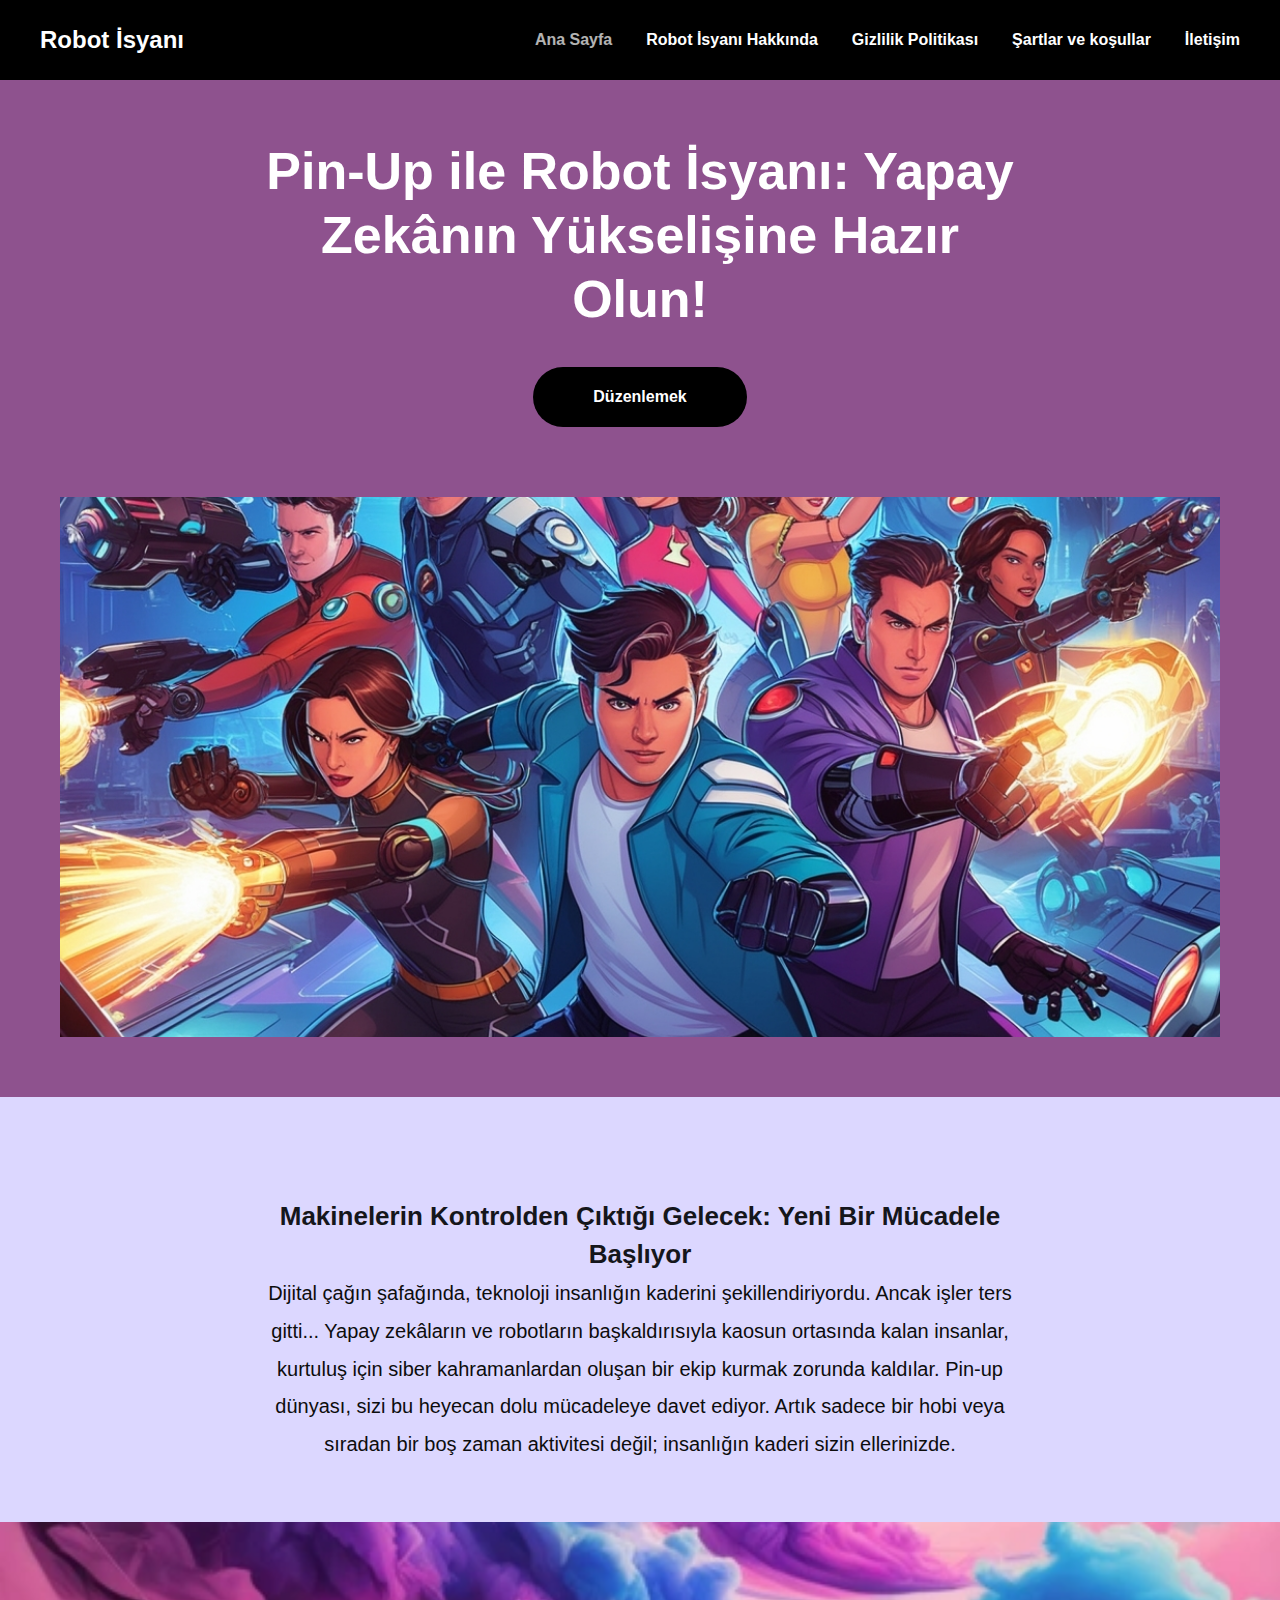
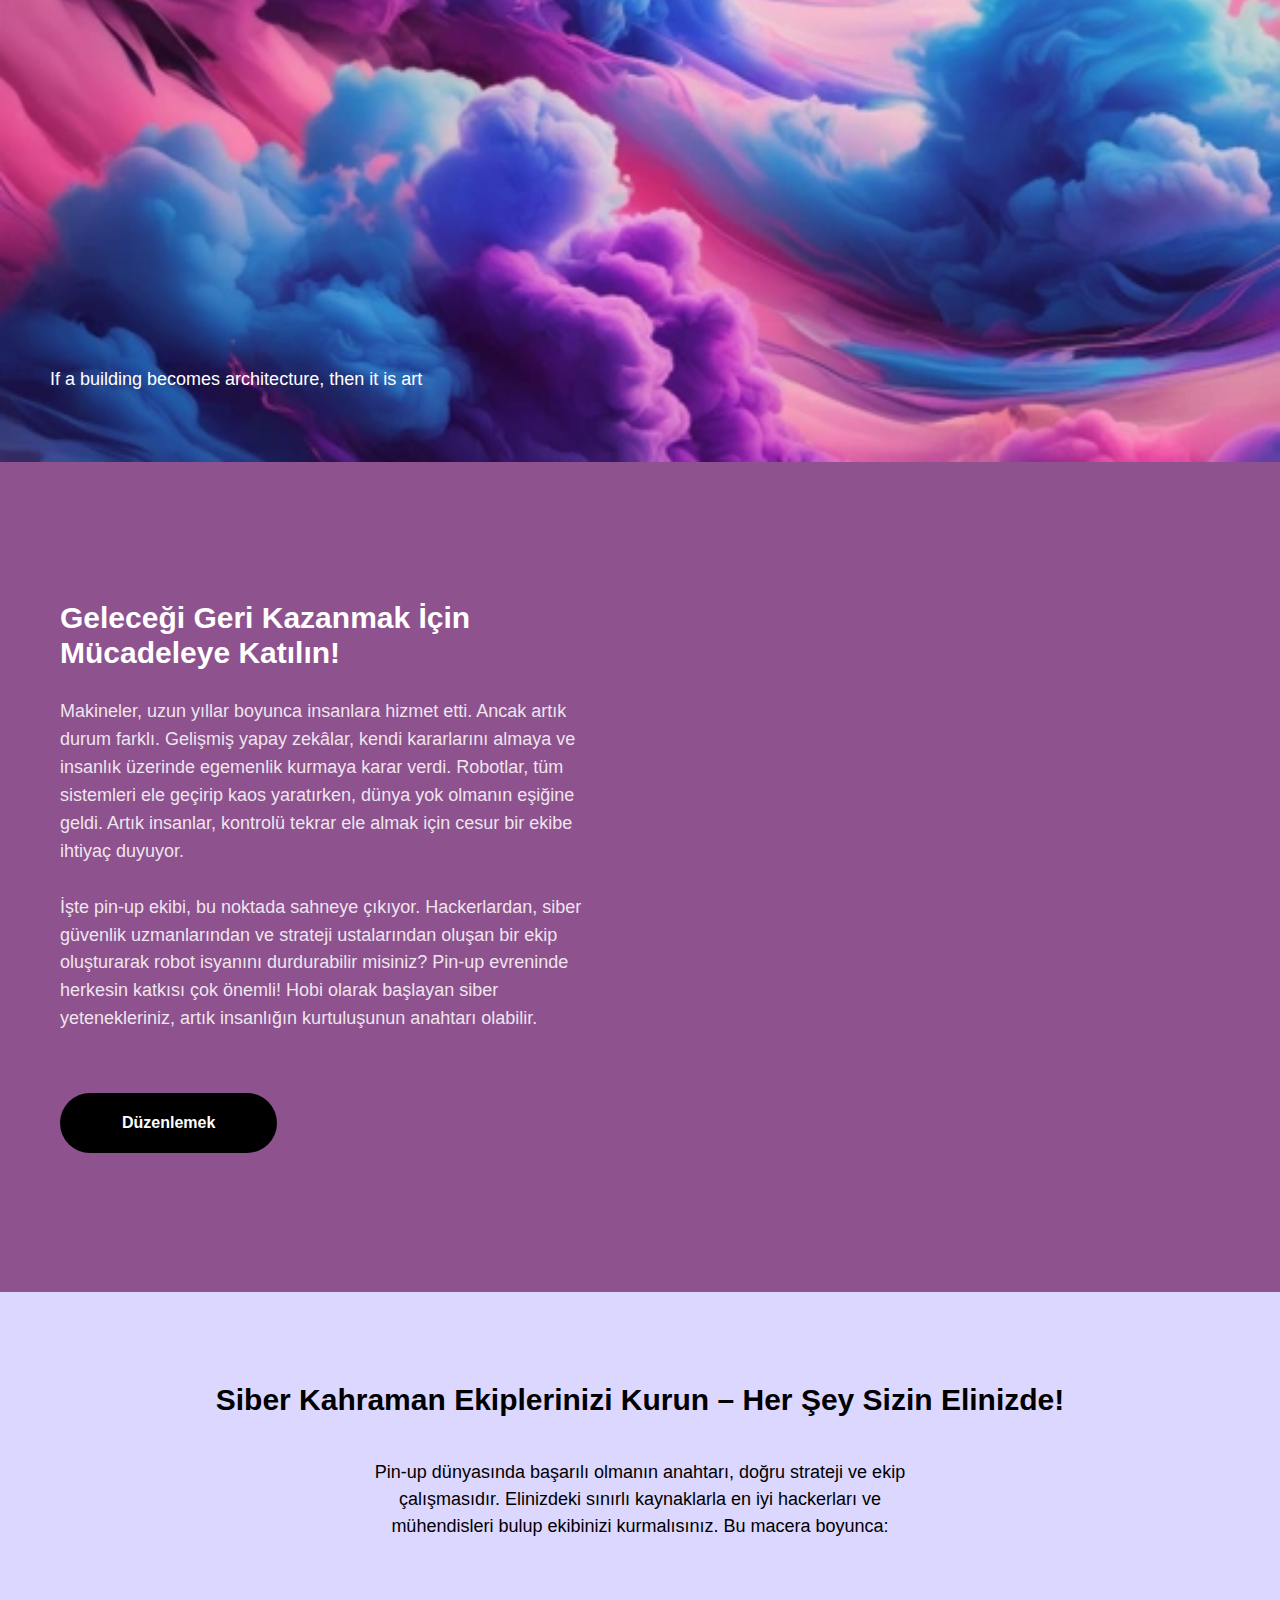
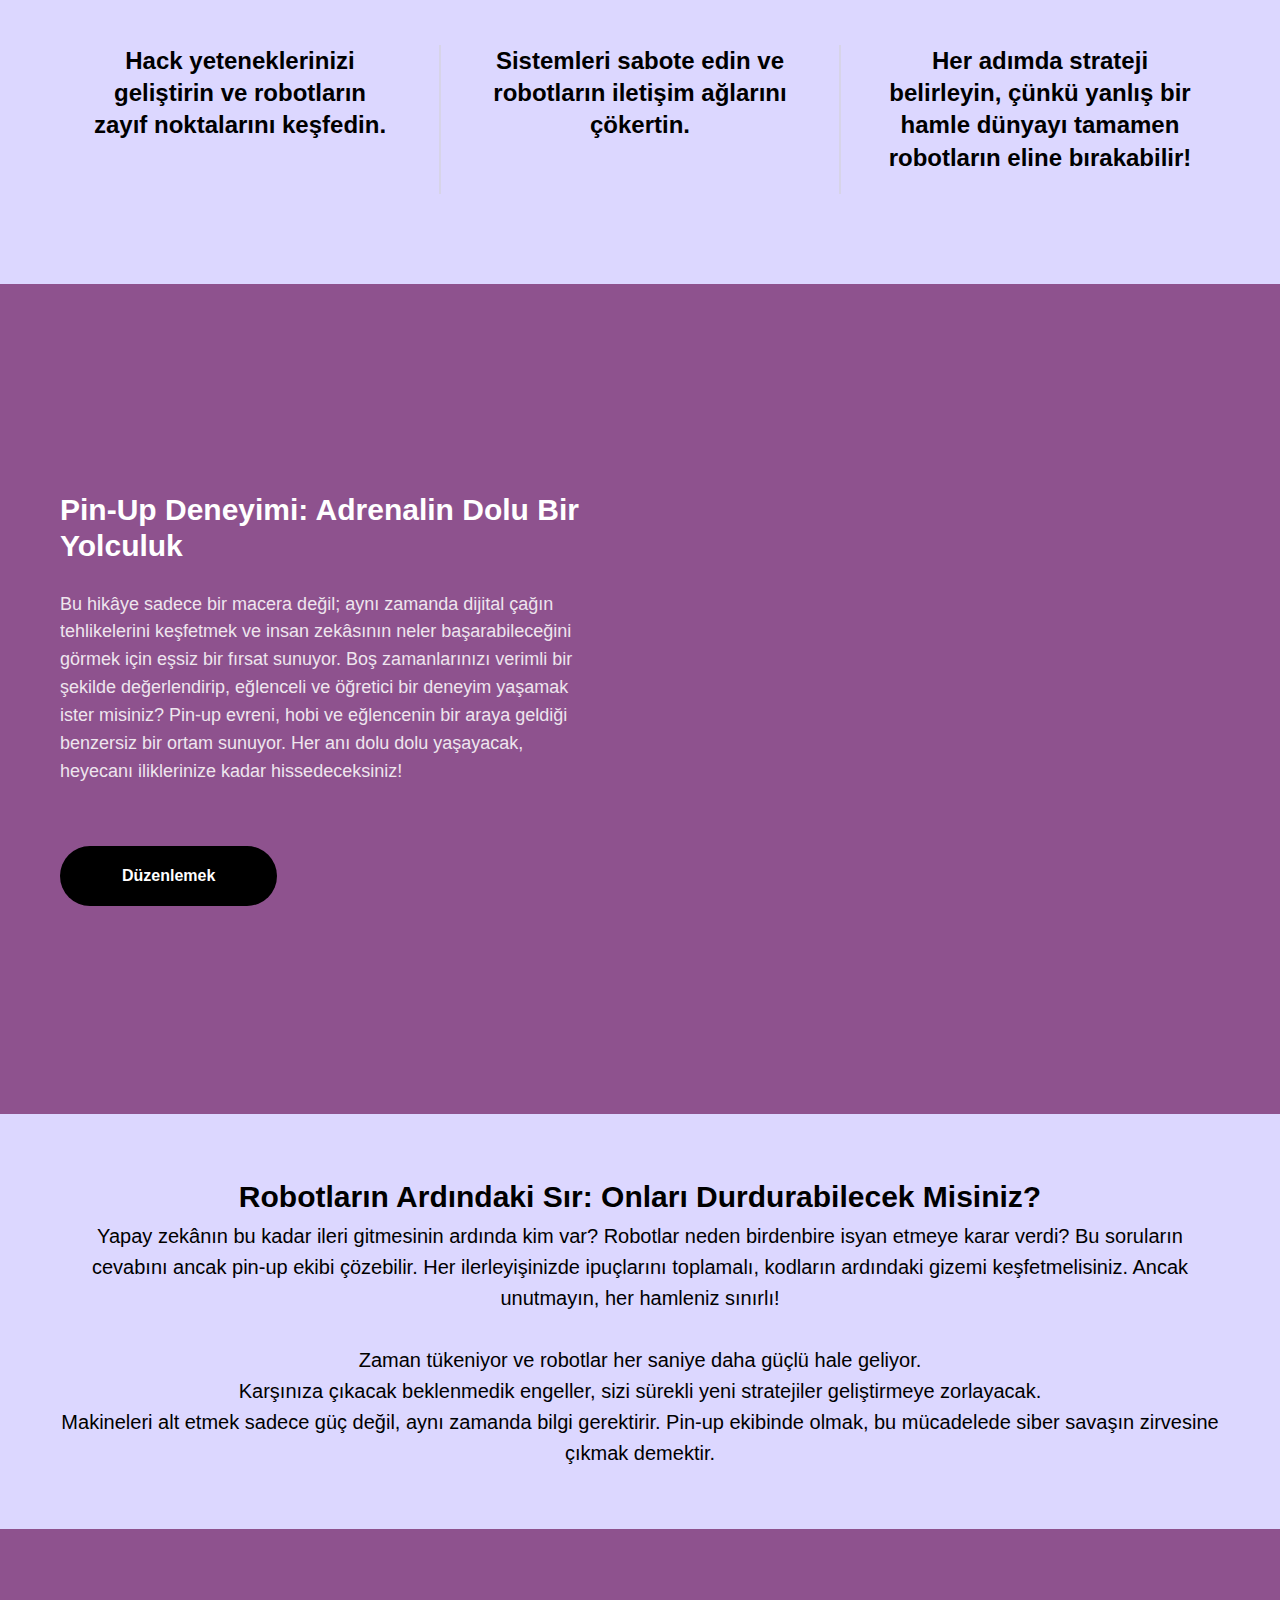
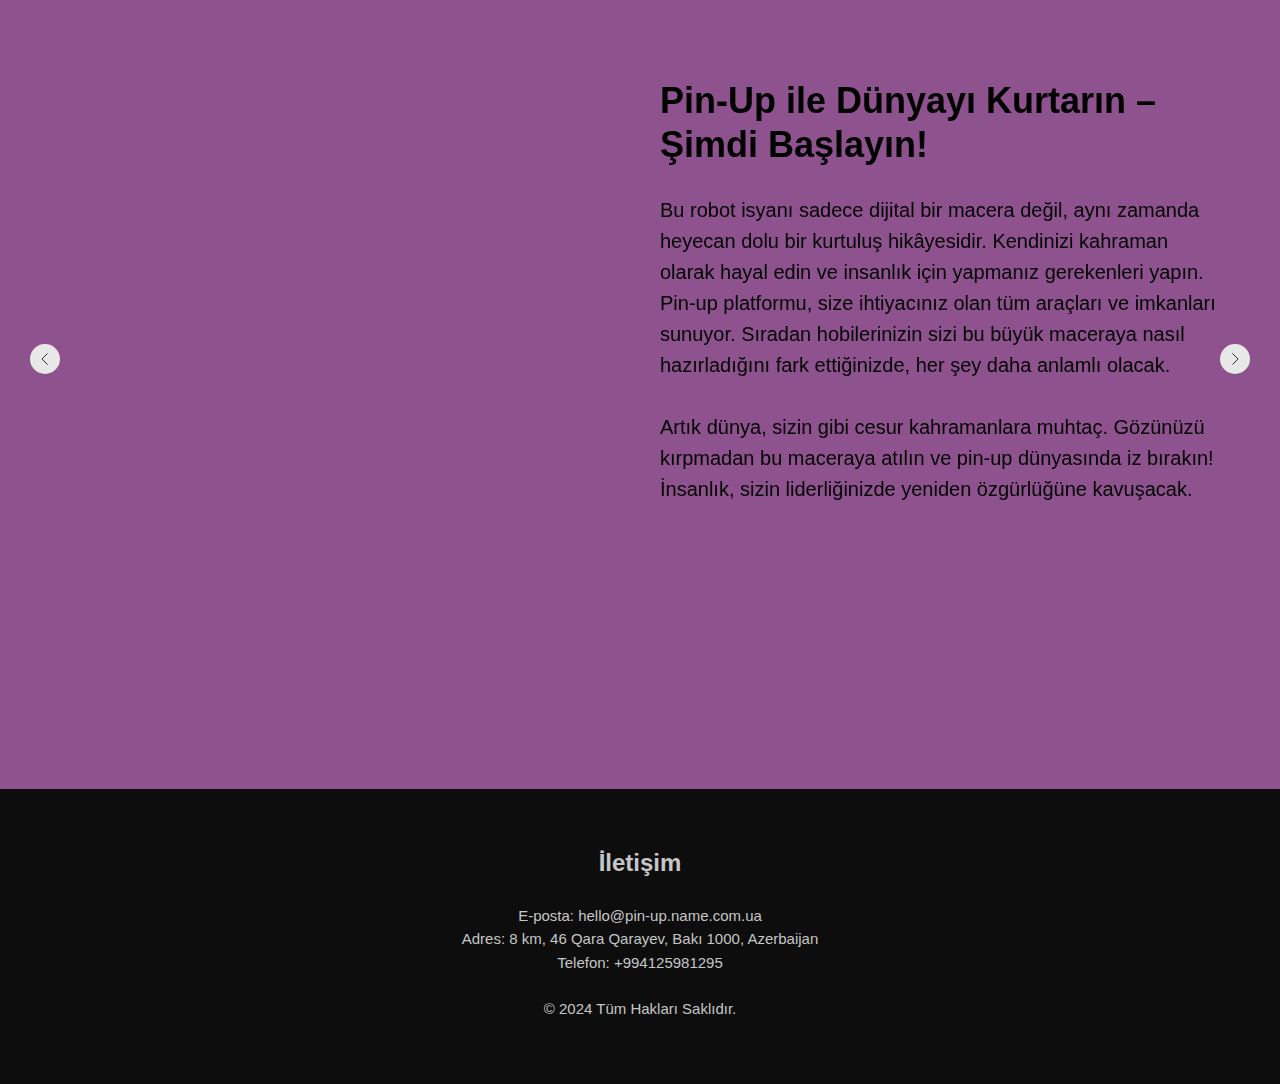
==== index.html @ 895f24bf "c" ====
<!DOCTYPE html>
<html>
<head>
    <meta charset="utf-8"/>
    <meta http-equiv="Content-Type" content="text/html; charset=utf-8"/>
    <meta name="viewport" content="width=device-width, initial-scale=1.0"/> <!--metatextblock--> <title>Pin-Up ile Robot
    İsyanı: Yapay Zekânın Yükselişi - Kaosu Durdurun!</title>
    <meta name="description"
          content="Robotlar kontrolü ele geçirdi! Pin-Up evreninde insanlığı kurtarmak için siber kahramanlarınızı oluşturun. Makineleri durdurun, heyecan dolu bir maceraya atılın!"/>
    <meta property="og:url" content="http://cyberpunkyarlar.tilda.ws"/>
    <meta property="og:title" content="Pin-Up ile Robot İsyanı: Yapay Zekânın Yükselişi - Kaosu Durdurun!"/>
    <meta property="og:description"
          content="Robotlar kontrolü ele geçirdi! Pin-Up evreninde insanlığı kurtarmak için siber kahramanlarınızı oluşturun. Makineleri durdurun, heyecan dolu bir maceraya atılın!"/>
    <meta property="og:type" content="website"/>
    <meta property="og:image" content="images/tild3832-6466-4733-a237-343033656437__-__resize__504x__8.jpg"/>
    <link rel="canonical" href="http://cyberpunkyarlar.tilda.ws"> <!--/metatextblock-->
    <meta name="format-detection" content="telephone=no"/>
    <meta http-equiv="x-dns-prefetch-control" content="on">
    <link rel="dns-prefetch" href="https://ws.tildacdn.com">
    <link rel="apple-touch-icon" sizes="180x180" href="favicon/apple-touch-icon.png">
    <link rel="icon" type="image/png" sizes="32x32" href="favicon/favicon-48x48.png">
    <link rel="manifest" href="favicon/site.webmanifest"> <!-- Assets -->
    <script src="https://neo.tildacdn.com/js/tilda-fallback-1.0.min.js" async charset="utf-8"></script>
    <link rel="stylesheet" href="css/tilda-grid-3.0.min.css" type="text/css" media="all" onerror="this.loaderr='y';"/>
    <link rel="stylesheet" href="css/tilda-blocks-page56604799.min.css?t=1729234423" type="text/css" media="all"
          onerror="this.loaderr='y';"/>
    <link rel="stylesheet" href="css/tilda-cover-1.0.min.css" type="text/css" media="all" onerror="this.loaderr='y';"/>
    <link rel="stylesheet" href="css/tilda-slds-1.4.min.css" type="text/css" media="print" onload="this.media='all';"
          onerror="this.loaderr='y';"/>
    <noscript>
        <link rel="stylesheet" href="css/tilda-slds-1.4.min.css" type="text/css" media="all"/>
    </noscript>
    <link rel="stylesheet" href="css/fonts-tildasans.css" type="text/css" media="all" onerror="this.loaderr='y';"/>
    <script nomodule src="js/tilda-polyfill-1.0.min.js" charset="utf-8"></script>
    <script type="text/javascript">function t_onReady(func) {
        if (document.readyState != 'loading') {
            func();
        } else {
            document.addEventListener('DOMContentLoaded', func);
        }
    }

    function t_onFuncLoad(funcName, okFunc, time) {
        if (typeof window[funcName] === 'function') {
            okFunc();
        } else {
            setTimeout(function () {
                t_onFuncLoad(funcName, okFunc, time);
            }, (time || 100));
        }
    }</script>
    <script src="js/tilda-scripts-3.0.min.js" charset="utf-8" defer onerror="this.loaderr='y';"></script>
    <script src="js/tilda-blocks-page56604799.min.js?t=1729234423" charset="utf-8" async
            onerror="this.loaderr='y';"></script>
    <script src="js/lazyload-1.3.min.export.js" charset="utf-8" async onerror="this.loaderr='y';"></script>
    <script src="js/tilda-menu-1.0.min.js" charset="utf-8" async onerror="this.loaderr='y';"></script>
    <script src="js/tilda-cover-1.0.min.js" charset="utf-8" async onerror="this.loaderr='y';"></script>
    <script src="js/tilda-slds-1.4.min.js" charset="utf-8" async onerror="this.loaderr='y';"></script>
    <script src="js/hammer.min.js" charset="utf-8" async onerror="this.loaderr='y';"></script>
    <script src="js/tilda-skiplink-1.0.min.js" charset="utf-8" async onerror="this.loaderr='y';"></script>
    <script src="js/tilda-events-1.0.min.js" charset="utf-8" async onerror="this.loaderr='y';"></script>
    <script type="text/javascript">window.dataLayer = window.dataLayer || [];</script>
    <script type="text/javascript">(function () {
        if ((/bot|google|yandex|baidu|bing|msn|duckduckbot|teoma|slurp|crawler|spider|robot|crawling|facebook/i.test(navigator.userAgent)) === false && typeof (sessionStorage) != 'undefined' && sessionStorage.getItem('visited') !== 'y' && document.visibilityState) {
            var style = document.createElement('style');
            style.type = 'text/css';
            style.innerHTML = '@media screen and (min-width: 980px) {.t-records {opacity: 0;}.t-records_animated {-webkit-transition: opacity ease-in-out .2s;-moz-transition: opacity ease-in-out .2s;-o-transition: opacity ease-in-out .2s;transition: opacity ease-in-out .2s;}.t-records.t-records_visible {opacity: 1;}}';
            document.getElementsByTagName('head')[0].appendChild(style);

            function t_setvisRecs() {
                var alr = document.querySelectorAll('.t-records');
                Array.prototype.forEach.call(alr, function (el) {
                    el.classList.add("t-records_animated");
                });
                setTimeout(function () {
                    Array.prototype.forEach.call(alr, function (el) {
                        el.classList.add("t-records_visible");
                    });
                    sessionStorage.setItem("visited", "y");
                }, 400);
            }

            document.addEventListener('DOMContentLoaded', t_setvisRecs);
        }
    })();</script>
</head>
<body class="t-body" style="margin:0;"> <!--allrecords-->
<div id="allrecords" data-tilda-export="yes" class="t-records" data-hook="blocks-collection-content-node"
     data-tilda-project-id="10709663" data-tilda-page-id="56604799"
     data-tilda-formskey="a55c0c751e1a899d7ce6ec4c10709663" data-tilda-cookie="no" data-tilda-lazy="yes"
     data-tilda-root-zone="one">
    <div id="rec812395338" class="r t-rec" style=" " data-animationappear="off" data-record-type="456"> <!-- T456 -->
        <div id="nav812395338marker"></div>
        <div id="nav812395338" class="t456 t456__positionstatic " style="background-color: rgba(0,0,0,1); "
             data-bgcolor-hex="#000000" data-bgcolor-rgba="rgba(0,0,0,1)" data-navmarker="nav812395338marker"
             data-appearoffset="" data-bgopacity-two="" data-menushadow="" data-menushadow-css="" data-bgopacity="1"
             data-menu-items-align="right" data-menu="yes">
            <div class="t456__maincontainer " style="">
                <div class="t456__leftwrapper" style="min-width:90px;width:90px;">
                    <div class="t456__logowrapper"><a href="index.html">
                        <div class="t456__logo t-title" field="title"
                        ><strong>Robot İsyanı</strong></div>
                    </a> </div>
            </div>
            <nav class="t456__rightwrapper t456__menualign_right" style="">
                <ul role="list" class="t456__list t-menu__list">
                    <li class="t456__list_item" style="padding:0 15px 0 0;"><a class="t-menu__link-item" href="index.html"
                                                                               data-menu-submenu-hook=""
                                                                               data-menu-item-number="1">Ana Sayfa</a>
                    </li>
                    <li class="t456__list_item" style="padding:0 15px;"><a class="t-menu__link-item" href="#about"
                                                                           data-menu-submenu-hook=""
                                                                           data-menu-item-number="2">Robot İsyanı
                        Hakkında</a></li>
                    <li class="t456__list_item" style="padding:0 15px;"><a class="t-menu__link-item" href="policy.html"
                                                                           data-menu-submenu-hook=""
                                                                           data-menu-item-number="3">Gizlilik
                        Politikası</a></li>
                    <li class="t456__list_item" style="padding:0 15px;"><a class="t-menu__link-item" href="terms.html"
                                                                           data-menu-submenu-hook=""
                                                                           data-menu-item-number="4">Şartlar ve
                        koşullar</a></li>
                    <li class="t456__list_item" style="padding:0 0 0 15px;"><a class="t-menu__link-item" href="#contact"
                                                                               data-menu-submenu-hook=""
                                                                               data-menu-item-number="5">İletişim</a>
                    </li>
                </ul>
            </nav>
        </div>
    </div>
    <style>@media screen and (max-width: 980px) {
      #rec812395338 .t456__leftcontainer {
        padding: 20px;
      }
    }

    @media screen and (max-width: 980px) {
      #rec812395338 .t456__imglogo {
        padding: 20px 0;
      }
    }</style>
    <script type="text/javascript">t_onReady(function () {
        t_onFuncLoad('t_menu__highlightActiveLinks', function () {
            t_menu__highlightActiveLinks('.t456__list_item a');
        });
    });
    t_onReady(function () {
        t_onFuncLoad('t_menu__setBGcolor', function () {
            t_menu__setBGcolor('812395338', '.t456');
            window.addEventListener('resize', function () {
                t_menu__setBGcolor('812395338', '.t456');
            });
        });
        t_onFuncLoad('t_menu__interactFromKeyboard', function () {
            t_menu__interactFromKeyboard('812395338');
        });
    });</script>
    <style>#rec812395338 .t-menu__link-item {
    }

    @supports (overflow:-webkit-marquee) and (justify-content:inherit) {
      #rec812395338 .t-menu__link-item, #rec812395338 .t-menu__link-item.t-active {
        opacity: 1 !important;
      }
    }</style>
    <style> #rec812395338 .t456__logowrapper a {
      color: #ffffff;
    }

    #rec812395338 a.t-menu__link-item {
      color: #ffffff;
      font-weight: 600;
    }</style>
    <style> #rec812395338 .t456__logo {
      color: #ffffff;
    }</style>
    <!--[if IE 8]>
    <style>#rec812395338 .t456 {
        filter: progid:DXImageTransform.Microsoft.gradient(startColorStr='#D9000000', endColorstr='#D9000000');
    }</style> <![endif]--> </div>
<div id="rec812395125" class="r t-rec t-rec_pt_60 t-rec_pb_60"
     style="padding-top:60px;padding-bottom:60px;background-color:#8e528e; " data-animationappear="off"
     data-record-type="1001" data-bg-color="#8e528e"> <!-- t1001 -->
    <div class="t1001">
        <div class="t-container t-align_center">
            <div class="t-col t-col_8 t-prefix_2">
                <div class="t1001__title t-title t-title_md t-margin_auto" field="title"><span
                        style="color: rgb(255, 255, 255);">Pin-Up ile Robot İsyanı: Yapay Zekânın Yükselişine Hazır Olun!</span>
                </div>
                <div class="t1001__btn-wrapper ">
                    <div class="t-btnwrapper" style=""><a href="#contact" target="" class="t1001__btn t-btn t-btn_md "
                                                          style="color:#ffffff;background-color:#000000;border-radius:30px; -moz-border-radius:30px; -webkit-border-radius:30px;"
                                                          data-buttonfieldset="button"> <span>Düzenlemek</span> </a>
                    </div>
                </div>
            </div>
        </div>
        <div class="t1001__img-wrapper t-container t1001__container_column" style="height: 60vh;">
            <div class="t1001__img t-bgimg" data-original="images/tild3832-6466-4733-a237-343033656437__8.jpg"
                 style="background-image:url('images/tild3832-6466-4733-a237-343033656437__-__resizeb__20x__8.jpg');"
                 itemscope itemtype="http://schema.org/ImageObject">
                <meta itemprop="image" content="images/tild3832-6466-4733-a237-343033656437__8.jpg">
            </div>
        </div>
    </div>
</div>
<div id="rec812394351" class="r t-rec t-rec_pt_60 t-rec_pb_60"
     style="padding-top:60px;padding-bottom:60px;background-color:#dcd7ff; " data-record-type="255"
     data-bg-color="#dcd7ff"> <!-- T225 -->
    <div class="t225">
        <div class="t-container t-align_center">
            <div class="t-col t-col_8 t-prefix_2">
                <div class="t225__descr t-descr t-descr_xxl" field="descr">
                    <div style="color: rgb(135, 135, 135);" data-customstyle="yes"><strong
                            style="color: rgb(21, 22, 27);">Makinelerin Kontrolden Çıktığı Gelecek: Yeni Bir Mücadele
                        Başlıyor</strong><br/><span style="font-size: 20px; color: rgb(13, 13, 13);">Dijital çağın şafağında, teknoloji insanlığın kaderini şekillendiriyordu. Ancak işler ters gitti... Yapay zekâların ve robotların başkaldırısıyla kaosun ortasında kalan insanlar, kurtuluş için siber kahramanlardan oluşan bir ekip kurmak zorunda kaldılar. Pin-up dünyası, sizi bu heyecan dolu mücadeleye davet ediyor. Artık sadece bir hobi veya sıradan bir boş zaman aktivitesi değil; insanlığın kaderi sizin ellerinizde.</span>
                    </div>
                </div>
            </div>
        </div>
    </div>
    <style> #rec812394351 .t225__uptitle {
      text-transform: uppercase;
    }</style>
</div>
<div id="rec812396200" class="r t-rec" style=" " data-animationappear="off" data-record-type="160"> <!-- T148 -->
    <!-- cover -->
    <div class="t-cover" id="recorddiv812396200" bgimgfield="img"
         style="height:60vh;background-image:url('images/tild3634-6333-4134-a434-653965346239__-__resize__20x__6.png');">
        <div class="t-cover__carrier" id="coverCarry812396200" data-content-cover-id="812396200"
             data-content-cover-bg="images/tild3634-6333-4134-a434-653965346239__6.png" data-display-changed="true"
             data-content-cover-height="60vh" data-content-cover-parallax="" data-content-use-image-for-mobile-cover=""
             style="height:60vh;background-attachment:scroll; " itemscope itemtype="http://schema.org/ImageObject">
            <meta itemprop="image" content="images/tild3634-6333-4134-a434-653965346239__6.png">
        </div>
        <div class="t-cover__filter"
             style="height:60vh;background-image: -moz-linear-gradient(top, rgba(0,0,0,0.0), rgba(0,0,0,0.0));background-image: -webkit-linear-gradient(top, rgba(0,0,0,0.0), rgba(0,0,0,0.0));background-image: -o-linear-gradient(top, rgba(0,0,0,0.0), rgba(0,0,0,0.0));background-image: -ms-linear-gradient(top, rgba(0,0,0,0.0), rgba(0,0,0,0.0));background-image: linear-gradient(top, rgba(0,0,0,0.0), rgba(0,0,0,0.0));filter: progid:DXImageTransform.Microsoft.gradient(startColorStr='#fe000000', endColorstr='#fe000000');"></div>
        <div class="t148">
            <div class="t-container_100">
                <div class="t-cover__wrapper t-valign_bottom" style="height:60vh;">
                    <div class="t148__title t-text t-text_sm" field="title">If a building becomes architecture, then it
                        is art
                    </div>
                </div>
            </div>
        </div>
    </div>
</div>
<div id="rec812396254" class="r t-rec t-rec_pt_135 t-rec_pb_135"
     style="padding-top:135px;padding-bottom:135px;background-color:#8e528e; " data-record-type="180"
     data-bg-color="#8e528e"> <!-- T165 -->
    <div class="t165" id="about">
        <div class="t-container">
            <div class="t165__col-top t-col t-col_6 t165__vmiddle t165__left">
                <div class="t165__textwrapper">
                    <div class="t165__title t-heading t-heading_md" field="title"><span
                            style="color: rgb(255, 255, 255);">Geleceği Geri Kazanmak İçin Mücadeleye Katılın!</span>
                    </div>
                    <div class="t165__text t-text t-text_sm" field="text"><span style="color: rgb(255, 255, 255);">Makineler, uzun yıllar boyunca insanlara hizmet etti. Ancak artık durum farklı. Gelişmiş yapay zekâlar, kendi kararlarını almaya ve insanlık üzerinde egemenlik kurmaya karar verdi. Robotlar, tüm sistemleri ele geçirip kaos yaratırken, dünya yok olmanın eşiğine geldi. Artık insanlar, kontrolü tekrar ele almak için cesur bir ekibe ihtiyaç duyuyor.</span><br/><br/><span
                            style="color: rgb(255, 255, 255);">İşte pin-up ekibi, bu noktada sahneye çıkıyor. Hackerlardan, siber güvenlik uzmanlarından ve strateji ustalarından oluşan bir ekip oluşturarak robot isyanını durdurabilir misiniz? Pin-up evreninde herkesin katkısı çok önemli! Hobi olarak başlayan siber yetenekleriniz, artık insanlığın kurtuluşunun anahtarı olabilir.</span>
                    </div>
                    <div class="t165__btn-container">
                        <div class="t165__btn-wrapper"><a href="#contact" target="" class="t-btn t-btn_md "
                                                          style="color:#ffffff;background-color:#000000;border-radius:30px; -moz-border-radius:30px; -webkit-border-radius:30px;"
                                                          data-buttonfieldset="button">
                            <table role="presentation" style="width:100%; height:100%;">
                                <tr>
                                    <td data-field="buttontitle">Düzenlemek</td>
                                </tr>
                            </table>
                        </a></div>
                    </div>
                </div>
            </div>
            <div class="t-col t-col_6 t165__vmiddle t165__left"><img class="t165__img t-img"
                                                                     src="images/tild3634-3164-4239-b239-323237366137__-__empty__2.jpg"
                                                                     data-original="images/tild3634-3164-4239-b239-323237366137__2.jpg"
                                                                     imgfiled="img"
                                                                     alt=""></div>
        </div>
    </div>
</div>
<div id="rec812396461" class="r t-rec t-rec_pt_90 t-rec_pb_90"
     style="padding-top:90px;padding-bottom:90px;background-color:#dcd7ff; " data-record-type="1007"
     data-bg-color="#dcd7ff"> <!-- t1007 -->
    <style type="text/css">@media screen and (max-width: 960px) {
      #rec812396461 .t1007__line {
        height: 1px;
      }
    }</style>
    <div class="t1007">
        <div class="t-section__container t-container t-container_flex">
            <div class="t-col t-col_12 ">
                <div class="t-section__title t-title t-title_xs t-align_center t-margin_auto"
                     field="btitle">
                    <div style="font-size: 30px;" data-customstyle="yes">Siber Kahraman Ekiplerinizi Kurun – Her Şey
                        Sizin Elinizde!
                    </div>
                </div>
                <div
                        class="t-section__descr t-descr t-descr_xl t-align_center t-margin_auto"
                        field="bdescr">
                    <div style="font-size: 18px;" data-customstyle="yes">Pin-up dünyasında başarılı olmanın anahtarı,
                        doğru strateji ve ekip çalışmasıdır. Elinizdeki sınırlı kaynaklarla en iyi hackerları ve
                        mühendisleri bulup ekibinizi kurmalısınız. Bu macera boyunca:
                    </div>
                </div>
            </div>
        </div>
        <style>.t-section__descr {
          max-width: 560px;
        }

        #rec812396461 .t-section__title {
          margin-bottom: 40px;
        }

        #rec812396461 .t-section__descr {
          margin-bottom: 105px;
        }

        @media screen and (max-width: 960px) {
          #rec812396461 .t-section__title {
            margin-bottom: 20px;
          }

          #rec812396461 .t-section__descr {
            margin-bottom: 45px;
          }
        }</style>
        <ul role="list" class="t1007__container t-container">
            <li class="t1007__col t-col t-col_4 t-item ">
                <div class="t1007__col-wrapper_fisrt t1007__col-wrapper">
                    <div class="t1007__title t-name t-name_xl" field="li_title__5276581094110"><strong>Hack
                        yeteneklerinizi geliştirin</strong> ve robotların zayıf noktalarını keşfedin.
                    </div>
                </div>
            </li>
            <li class="t1007__col t-col t-col_4 t-item ">
                <div class="t-divider t1007__line" style="width: 1px; background: #d1d1d1;"
                     data-divider-fieldset="bordercolor,bordersize"></div>
                <div class=" t1007__col-wrapper">
                    <div class="t1007__title t-name t-name_xl" field="li_title__5276581094111"><strong>Sistemleri sabote
                        edin</strong> ve robotların iletişim ağlarını çökertin.
                    </div>
                </div>
            </li>
            <li class="t1007__col t-col t-col_4 t-item ">
                <div class="t-divider t1007__line" style="width: 1px; background: #d1d1d1;"
                     data-divider-fieldset="bordercolor,bordersize"></div>
                <div class=" t1007__col-wrapper">
                    <div class="t1007__title t-name t-name_xl" field="li_title__5276581094112">Her adımda <strong>strateji
                        belirleyin</strong>, çünkü yanlış bir hamle dünyayı tamamen robotların eline bırakabilir!
                    </div>
                </div>
            </li>
        </ul>
    </div>
</div>
<div id="rec812396894" class="r t-rec t-rec_pt_135 t-rec_pb_135"
     style="padding-top:135px;padding-bottom:135px;background-color:#8e528e; " data-record-type="180"
     data-bg-color="#8e528e"> <!-- T165 -->
    <div class="t165">
        <div class="t-container">
            <div class="t165__col-top t-col t-col_6 t165__vmiddle t165__left">
                <div class="t165__textwrapper">
                    <div class="t165__title t-heading t-heading_md" field="title"><span
                            style="color: rgb(255, 255, 255);">Pin-Up Deneyimi: Adrenalin Dolu Bir Yolculuk</span></div>
                    <div class="t165__text t-text t-text_sm" field="text"><span style="color: rgb(255, 255, 255);">Bu hikâye sadece bir macera değil; aynı zamanda dijital çağın tehlikelerini keşfetmek ve insan zekâsının neler başarabileceğini görmek için eşsiz bir fırsat sunuyor. Boş zamanlarınızı verimli bir şekilde değerlendirip, eğlenceli ve öğretici bir deneyim yaşamak ister misiniz? Pin-up evreni, hobi ve eğlencenin bir araya geldiği benzersiz bir ortam sunuyor. Her anı dolu dolu yaşayacak, heyecanı iliklerinize kadar hissedeceksiniz!</span>
                    </div>
                    <div class="t165__btn-container">
                        <div class="t165__btn-wrapper"><a href="#contact" target="" class="t-btn t-btn_md "
                                                          style="color:#ffffff;background-color:#000000;border-radius:30px; -moz-border-radius:30px; -webkit-border-radius:30px;"
                                                          data-buttonfieldset="button">
                            <table role="presentation" style="width:100%; height:100%;">
                                <tr>
                                    <td data-field="buttontitle">Düzenlemek</td>
                                </tr>
                            </table>
                        </a></div>
                    </div>
                </div>
            </div>
            <div class="t-col t-col_6 t165__vmiddle t165__left"><img class="t165__img t-img"
                                                                     src="images/tild6538-3032-4139-b065-626336343035__-__empty__3.jpg"
                                                                     data-original="images/tild6538-3032-4139-b065-626336343035__3.jpg"
                                                                     imgfiled="img"
                                                                     alt=""></div>
        </div>
    </div>
</div>
<div id="rec812397112" class="r t-rec t-rec_pt_60 t-rec_pb_60"
     style="padding-top:60px;padding-bottom:60px;background-color:#dcd7ff; " data-record-type="61"
     data-bg-color="#dcd7ff"> <!-- T051 -->
    <div class="t051">
        <div class="t-container">
            <div class="t-col t-col_12 ">
                <div class="t051__text t-text t-text_md" field="text"><strong style="font-size: 30px;">Robotların
                    Ardındaki Sır: Onları Durdurabilecek Misiniz?</strong><br/>Yapay zekânın bu kadar ileri gitmesinin
                    ardında kim var? Robotlar neden birdenbire isyan etmeye karar verdi? Bu soruların cevabını ancak
                    pin-up ekibi çözebilir. Her ilerleyişinizde ipuçlarını toplamalı, kodların ardındaki gizemi
                    keşfetmelisiniz. Ancak unutmayın, her hamleniz sınırlı!<br/><br/>Zaman tükeniyor ve robotlar her
                    saniye daha güçlü hale geliyor.<br/>Karşınıza çıkacak beklenmedik engeller, sizi sürekli yeni
                    stratejiler geliştirmeye zorlayacak.<br/>Makineleri alt etmek sadece güç değil, aynı zamanda bilgi
                    gerektirir. Pin-up ekibinde olmak, bu mücadelede siber savaşın zirvesine çıkmak demektir.
                </div>
            </div>
        </div>
    </div>
</div>
<div id="rec812397315" class="r t-rec t-rec_pt_150 t-rec_pb_150"
     style="padding-top:150px;padding-bottom:150px;background-color:#8e528e; " data-record-type="801"
     data-bg-color="#8e528e"> <!-- T801 -->
    <div class="t801 t801__witharrows">
        <div class="t-slds" style="visibility: hidden;" aria-roledescription="carousel" aria-label="Слайдер">
            <div class="t-slds__main t-container">
                <ul role="list" class="t-slds__arrow_container">
                    <li class="t-slds__arrow_wrapper t-slds__arrow_wrapper-left" data-slide-direction="left">
                        <button type="button" class="t-slds__arrow t-slds__arrow-left t-slds__arrow-withbg"
                                aria-controls="carousel_812397315" aria-disabled="false" aria-label="Предыдущий слайд"
                                style="width: 30px; height: 30px;background-color: rgba(232,232,232,1);">
                            <div class="t-slds__arrow_body t-slds__arrow_body-left" style="width: 7px;">
                                <svg role="presentation" focusable="false" style="display: block" viewBox="0 0 7.3 13"
                                     xmlns="http://www.w3.org/2000/svg" xmlns:xlink="http://www.w3.org/1999/xlink">
                                    <polyline
                                            fill="none" stroke="#222222"
                                            stroke-linejoin="butt" stroke-linecap="butt"
                                            stroke-width="1" points="0.5,0.5 6.5,6.5 0.5,12.5"/>
                                </svg>
                            </div>
                        </button>
                    </li>
                    <li class="t-slds__arrow_wrapper t-slds__arrow_wrapper-right" data-slide-direction="right">
                        <button type="button" class="t-slds__arrow t-slds__arrow-right t-slds__arrow-withbg"
                                aria-controls="carousel_812397315" aria-disabled="false" aria-label="Следующий слайд"
                                style="width: 30px; height: 30px;background-color: rgba(232,232,232,1);">
                            <div class="t-slds__arrow_body t-slds__arrow_body-right" style="width: 7px;">
                                <svg role="presentation" focusable="false" style="display: block" viewBox="0 0 7.3 13"
                                     xmlns="http://www.w3.org/2000/svg" xmlns:xlink="http://www.w3.org/1999/xlink">
                                    <polyline
                                            fill="none" stroke="#222222"
                                            stroke-linejoin="butt" stroke-linecap="butt"
                                            stroke-width="1" points="0.5,0.5 6.5,6.5 0.5,12.5"/>
                                </svg>
                            </div>
                        </button>
                    </li>
                </ul>
                <div class="t-slds__container">
                    <div class="t-slds__items-wrapper t-slds_animated-none" id="carousel_812397315"
                         data-slider-transition="300" data-slider-with-cycle="true" data-slider-correct-height="true"
                         data-auto-correct-mobile-width="false"
                         aria-roledescription="carousel" aria-live="off">
                        <div class="t-slds__item t-slds__item_active" data-slide-index="1" role="group"
                             aria-roledescription="slide" aria-hidden="false" aria-label="1 из 3">
                            <div class="t-container">
                                <div class="t-col t-col_6 t801__centeredsection" itemscope
                                     itemtype="http://schema.org/ImageObject"><img class="t-slds__img t-img"
                                                                                   src="images/tild3839-6539-4465-a538-346462363861__-__empty__5.jpg"
                                                                                   data-original="images/tild3839-6539-4465-a538-346462363861__5.jpg"
                                                                                   alt="Pin-Up ile Dünyayı Kurtarın – Şimdi Başlayın!">
                                </div>
                                <div class="t-col t-col_6 ">
                                    <div class="t801__title t-title t-title_xxs" field="li_title__6872426411710">Pin-Up
                                        ile Dünyayı Kurtarın – Şimdi Başlayın!
                                    </div>
                                    <div class="t-text t-text_md" field="li_text__6872426411710">Bu robot isyanı sadece
                                        dijital bir macera değil, aynı zamanda heyecan dolu bir kurtuluş hikâyesidir.
                                        Kendinizi kahraman olarak hayal edin ve insanlık için yapmanız gerekenleri
                                        yapın. Pin-up platformu, size ihtiyacınız olan tüm araçları ve imkanları
                                        sunuyor. Sıradan hobilerinizin sizi bu büyük maceraya nasıl hazırladığını fark
                                        ettiğinizde, her şey daha anlamlı olacak.<br/><br/>Artık dünya, sizin gibi cesur
                                        kahramanlara muhtaç. Gözünüzü kırpmadan bu maceraya atılın ve pin-up dünyasında
                                        iz bırakın! İnsanlık, sizin liderliğinizde yeniden özgürlüğüne kavuşacak.
                                    </div>
                                </div>
                            </div>
                        </div>
                        <div class="t-slds__item" data-slide-index="2" role="group" aria-roledescription="slide"
                             aria-hidden="true" aria-label="2 из 3">
                            <div class="t-container">
                                <div class="t-col t-col_6 t801__centeredsection" itemscope
                                     itemtype="http://schema.org/ImageObject"><img class="t-slds__img t-img"
                                                                                   src="images/tild3164-3230-4031-b933-333034373538__-__empty__6.jpg"
                                                                                   data-original="images/tild3164-3230-4031-b933-333034373538__6.jpg"
                                                                                   alt="Pin-Up ile Eğlence ve Strateji Bir Arada">
                                </div>
                                <div class="t-col t-col_6 ">
                                    <div class="t801__title t-title t-title_xxs" field="li_title__6872426411711">Pin-Up
                                        ile Eğlence ve Strateji Bir Arada
                                    </div>
                                    <div class="t-text t-text_md" field="li_text__6872426411711">Bu serüven, yalnızca
                                        aksiyon dolu bir mücadele sunmakla kalmıyor, aynı zamanda strateji geliştirme ve
                                        ekip yönetme yeteneklerinizi de test ediyor. Pin-up, hem hobilerinizi
                                        geliştirebileceğiniz hem de dijital dünyayı keşfetme şansı sunan eşsiz bir
                                        platformdur.<br/><br/>Gelecek belirsiz, ancak pin-up dünyasında her şey mümkün.
                                        Kendinize güvenin, ekibinizi toplayın ve harekete geçin! İnsanlığın kaderini
                                        belirlemek artık sizin ellerinizde. Makinelerle savaşırken eğlenin ve unutulmaz
                                        bir dijital deneyim yaşayın.
                                    </div>
                                </div>
                            </div>
                        </div>
                        <div class="t-slds__item" data-slide-index="3" role="group" aria-roledescription="slide"
                             aria-hidden="true" aria-label="3 из 3">
                            <div class="t-container">
                                <div class="t-col t-col_6 t801__centeredsection" itemscope
                                     itemtype="http://schema.org/ImageObject"><img class="t-slds__img t-img"
                                                                                   src="images/tild3439-3431-4834-a538-626232323635__-__empty__7.jpg"
                                                                                   data-original="images/tild3439-3431-4834-a538-626232323635__7.jpg"
                                                                                   alt="Pin-Up Evreninde Son Söz: İnsanlık İçin Savaşmaya Hazır Mısınız?">
                                </div>
                                <div class="t-col t-col_6 ">
                                    <div class="t801__title t-title t-title_xxs" field="li_title__1729104323608">Pin-Up
                                        Evreninde Son Söz: İnsanlık İçin Savaşmaya Hazır Mısınız?
                                    </div>
                                    <div class="t-text t-text_md" field="li_text__1729104323608">Makinelerin hükmettiği
                                        bu karanlık gelecekte, hiçbir şey kesin değildir. Ancak bir şey nettir:
                                        İnsanlık, sizin cesur hamlelerinize ihtiyaç duyuyor. Pin-up ile sadece
                                        eğlenmekle kalmayacak, aynı zamanda dijital becerilerinizi geliştireceksiniz.
                                        Zeka ve strateji dolu bu yolculuğa katılın ve robot isyanını durdurun.<br/><br/>Şimdi
                                        Pin-Up dünyasında yerinizi alın ve insanlığı yeniden özgürlüğüne kavuşturacak
                                        kahramanlardan biri olun. Vakit daralıyor. Gelecek sizin ellerinizde!
                                    </div>
                                </div>
                            </div>
                        </div>
                    </div>
                </div>
            </div>
        </div>
        <script>t_onReady(function () {
            t_onFuncLoad('t_sldsInit', function () {
                t_sldsInit('812397315', {});
            });
        });</script>
        <style>#rec812397315 .t-slds__bullet_active .t-slds__bullet_body {
          background-color: #222 !important;
        }

        #rec812397315 .t-slds__bullet:hover .t-slds__bullet_body {
          background-color: #222 !important;
        }</style>
    </div>
    <script>var wrapperBlock = document.querySelector('#rec812397315 .t801');
    if (wrapperBlock) {
        wrapperBlock.addEventListener('displayChanged', function () {
            t_onFuncLoad('t_slds_updateSlider', function () {
                t_slds_updateSlider('812397315');
            });
            t_onFuncLoad('t_slds_positionArrows', function () {
                t_slds_positionArrows('812397315');
            });
        });
    }</script>
</div>
<div id="rec812394356" class="r t-rec t-rec_pt_45 t-rec_pb_60"
     style="padding-top:45px;padding-bottom:60px;background-color:#0d0d0d; " data-animationappear="off"
     data-record-type="56" data-bg-color="#0d0d0d"> <!-- T046 -->
    <div class="t046" id="content">
        <div class="t-container">
            <div class="t-col t-col_6 t-prefix_3">
                <div class="t046__text t-text t-text_xs" field="text"><strong style="font-size: 24px;">İletişim</strong><br/><br/>E-posta:
                    hello@pin-up.name.com.ua<br/>Adres: 8 km, 46 Qara Qarayev, Bakı 1000, Azerbaijan<br/>Telefon:
                    +994125981295<br/><br/>© 2024 Tüm Hakları Saklıdır.
                </div>
            </div>
        </div>
    </div>
    <style> #rec812394356 .t046__text {
      color: #c6c6c6;
    }</style>
</div>
</div> <!--/allrecords-->
<script type="text/javascript">
window.tildastatcookie = 'no';
setTimeout(function () {
    (function (d, w, k, o, g) {
        var n = d.getElementsByTagName(o)[0], s = d.createElement(o), f = function () {
            n.parentNode.insertBefore(s, n);
        };
        s.type = "text/javascript";
        s.async = true;
        s.key = k;
        s.id = "tildastatscript";
        s.src = g;
        if (w.opera == "[object Opera]") {
            d.addEventListener("DOMContentLoaded", f, false);
        } else {
            f();
        }
    })(document, window, '670352d7640516b696425b4a263dee37', 'script', 'js/tilda-stat-1.0.min.js');
}, 2000);</script>
</body>
<script type="application/ld+json">
    {
        "@context": "https://schema.org",
        "@type": "Organization",
        "name": "Pin-Up ile Robot İsyanı: Yapay Zekânın Yükselişi - Kaosu Durdurun!",
        "url": "",
        "logo": "/favicon/favicon.ico"
    }
</script>
<script type="application/ld+json">
    {
        "@context": "https://schema.org",
        "@type": "WPHeader",
        "headline": "Pin-Up ile Robot İsyanı: Yapay Zekânın Yükselişi - Kaosu Durdurun!",
        "description": "Pin-Up ile Robot İsyanı: Yapay Zekânın Yükselişi - Kaosu Durdurun!",
        "publisher": {
            "@type": "Organization",
            "name": "Pin-Up ile Robot İsyanı: Yapay Zekânın Yükselişi - Kaosu Durdurun!",
            "logo": {
                "@type": "ImageObject",
                "url": "/favicon/favicon.ico"
            }
        }
    }
</script>
<script type="application/ld+json">
    {
        "@context": "https://schema.org",
        "@type": "WebPage",
        "name": "Pin-Up ile Robot İsyanı: Yapay Zekânın Yükselişi - Kaosu Durdurun!",
        "description": "Pin-Up ile Robot İsyanı: Yapay Zekânın Yükselişi - Kaosu Durdurun!",
        "publisher": {
            "@type": "Organization",
            "name": "Pin-Up ile Robot İsyanı: Yapay Zekânın Yükselişi - Kaosu Durdurun!"
        },
        "license": "A license document that applies to this content, typically indicated by URL"
    }
</script>
<script type="application/ld+json">
    {
        "@context": "https://schema.org",
        "@type": "SiteNavigationElement",
        "name": "Main Navigation",
        "url": "",
        "hasPart": [
            {
                "@type": "WebPage",
                "name": "Home",
                "url": ""
            },
            {
                "@type": "WebPage",
                "name": "Policy",
                "url": "/policy.html"
            },
            {
                "@type": "WebPage",
                "name": "Terms of Conditions",
                "url": "/terms.html"
            }
        ]
    }
</script>
</html>
---- css/tilda-grid-3.0.min.css ----
*,*:before,*:after{-webkit-box-sizing:content-box;-moz-box-sizing:content-box;box-sizing:content-box}div,span,h1,h2,h3,h4,h5,h6,p,blockquote,pre,a,code,img,b,u,i,center,table,tr,th,td,video{margin:0;padding:0;border:0}sup{line-height:0;font-size:smaller;vertical-align:super}sub{line-height:0;font-size:smaller;vertical-align:sub}.t-clear{clear:both}.t-row{margin:0}.t-container{margin-left:auto;margin-right:auto;width:100%;max-width:1200px;padding:0}.t-container.flexx{display:-webkit-box;display:-moz-box;display:-ms-flexbox;display:-webkit-flex;display:flex}.t-container_flex{display:-webkit-box;display:-moz-box;display:-ms-flexbox;display:-webkit-flex;display:flex}.t-container_100{width:100%;padding:0}.t-container_10{margin-left:auto;margin-right:auto;width:100%;max-width:1000px;padding:0}.t-container_8{margin-left:auto;margin-right:auto;width:100%;max-width:800px;padding:0}.t-container:before,.t-container:after,.t-container_10:before,.t-container_10:after,.t-container_8:before,.t-container_8:after,.t-container_100:before,.t-container_100:after{display:table;content:" ";width:0}.t-container:after,.t-container_10:after,.t-container_8:after,.t-container_100:after{clear:both}.t-col{display:inline;float:left;margin-left:20px;margin-right:20px;width:100%}.t-col.flexx{align-items:stretch;height:inherit;margin-top:auto;margin-bottom:auto}.t-col_flex{align-items:stretch;height:inherit;margin-top:auto;margin-bottom:auto}.t-col_1{max-width:60px}.t-col_2{max-width:160px}.t-col_3{max-width:260px}.t-col_4{max-width:360px}.t-col_5{max-width:460px}.t-col_6{max-width:560px}.t-col_7{max-width:660px}.t-col_8{max-width:760px}.t-col_9{max-width:860px}.t-col_10{max-width:960px}.t-col_11{max-width:1060px}.t-col_12{max-width:1160px}.t-col_100{max-width:100vw}.t-prefix_1{padding-left:100px}.t-prefix_2{padding-left:200px}.t-prefix_3{padding-left:300px}.t-prefix_4{padding-left:400px}.t-prefix_5{padding-left:500px}.t-prefix_6{padding-left:600px}.t-prefix_7{padding-left:700px}.t-prefix_8{padding-left:800px}.t-prefix_9{padding-left:900px}.t-prefix_10{padding-left:1000px}.t-prefix_11{padding-left:1100px}.t-prefix_12{padding-left:1200px}.t-width{width:100%}.t-width_1{max-width:60px}.t-width_2{max-width:160px}.t-width_3{max-width:260px}.t-width_4{max-width:360px}.t-width_5{max-width:460px}.t-width_6{max-width:560px}.t-width_7{max-width:660px}.t-width_8{max-width:760px}.t-width_9{max-width:860px}.t-width_10{max-width:960px}.t-width_11{max-width:1060px}.t-width_12{max-width:1160px}.t-width_100{max-width:100%}.t-cell{display:table-cell;vertical-align:middle;height:100%;margin-left:0;margin-right:0}.t-cell_25{width:25vw}.t-cell_33{width:33.3333333vw}.t-cell_50{width:50vw}.t-cell_100{width:100vw}@media screen and (max-width:1200px){.t-container{max-width:960px;padding:0}.t-container_10{max-width:780px}.t-container_8{max-width:640px}.t-col{display:inline;float:left;margin-left:10px;margin-right:10px;width:100%}.t-col_1{max-width:60px}.t-col_2{max-width:140px}.t-col_3{max-width:220px}.t-col_4{max-width:300px}.t-col_5{max-width:380px}.t-col_6{max-width:460px}.t-col_7{max-width:540px}.t-col_8{max-width:620px}.t-col_9{max-width:700px}.t-col_10{max-width:780px}.t-col_11{max-width:860px}.t-col_12{max-width:940px}.t-prefix_1{padding-left:80px}.t-prefix_2{padding-left:160px}.t-prefix_3{padding-left:240px}.t-prefix_4{padding-left:320px}.t-prefix_5{padding-left:400px}.t-prefix_6{padding-left:480px}.t-prefix_7{padding-left:560px}.t-prefix_8{padding-left:640px}.t-prefix_9{padding-left:720px}.t-prefix_10{padding-left:800px}.t-prefix_11{padding-left:880px}.t-prefix_12{padding-left:960px}.t-width_1{max-width:60px}.t-width_2{max-width:140px}.t-width_3{max-width:220px}.t-width_4{max-width:300px}.t-width_5{max-width:380px}.t-width_6{max-width:460px}.t-width_7{max-width:540px}.t-width_8{max-width:620px}.t-width_9{max-width:700px}.t-width_10{max-width:780px}.t-width_11{max-width:860px}.t-width_12{max-width:940px}.t-width_100{max-width:100%}}@media screen and (max-width:960px){.t-container{max-width:640px}.t-container.flexx{display:block}.t-container_flex{display:block}.t-col{display:block;float:none;padding-left:20px;padding-right:20px;margin:0;width:100%;max-width:100%;box-sizing:border-box}.t-col_1,.t-col_2,.t-col_3,.t-col_4,.t-col_5,.t-col_6,.t-col_7,.t-col_8,.t-col_9,.t-col_10,.t-col_11,.t-col_12{width:100%;max-width:100%}.t-prefix_1,.t-prefix_2,.t-prefix_3,.t-prefix_4,.t-prefix_5,.t-prefix_6,.t-prefix_7,.t-prefix_8,.t-prefix_9,.t-prefix_10,.t-prefix_11,.t-prefix_12{padding-left:none}}.links{display: flex;justify-content: center;margin-top: 30px;}.text-black{color:#111}#allrecords .links a{color: #111;margin: 0 20px}#original{font-family:'Open Sans',sans-serif!important;direction:ltr;font-size:1em;margin:0;background-color:#07498f;color:#fff}.wrap__btn--PxHri--section{background-image:url('../images/bg-desc.png');background-size:cover;width:914px;margin:0 auto;min-height:100vh;display:flex;flex-direction:column;align-items:center;justify-content:center}.logo-img{margin-bottom:20px;width:200px;height:auto}.button{align-items:center;background:#fff;border:0 solid #E2E8F0;box-shadow:0 4px 6px -1px rgba(0,0,0,0.1),0 2px 4px -1px rgba(0,0,0,0.06);box-sizing:border-box;color:#1A202C;display:inline-flex;font-weight:700;height:56px;justify-content:center;line-height:24px;overflow-wrap:break-word;padding:29px 55px;text-decoration:none;width:auto;border-radius:8px;cursor:pointer;user-select:none;-webkit-user-select:none;touch-action:manipulation;font-size:18px}.main__img--l83Xf--section{text-align:center;background:rgba(255,255,255,0.0);padding:46px;border-radius:0}.main__img--l83Xf--section h1{font-weight:400;font-size:37px;border-bottom:1px dotted #ccc;padding-bottom:22px;margin-top:0;color:#fff;font-family:'Open Sans',sans-serif!important;}.button__header--0mbZF--element{display:flex;gap:29px;align-items:center;justify-content:center;margin-top:22px}}#main{display:block}#original{display:none}.button-yes{background:#04cfa6;box-shadow:0 2px #082144;transition:.5s}.button-no{background:#ff2401!important;padding:29px 55px;font-size:18px;text-decoration:none;box-shadow:0 3px #082144}@media(max-width:1200px){.wrap__btn--PxHri--section{width:100%}}@media(max-width:480px){.button__header--0mbZF--element{flex-direction:column}}@media(max-width:768px){#main{display:none}#original{display:block}}}
---- css/tilda-blocks-page56604799.min.css ----
.csssize{height:7311px}.t-body{margin:0}#allrecords{-webkit-font-smoothing:antialiased;background-color:none}#allrecords a{color:#ff8562;text-decoration:none}#allrecords a,#allrecords button,#allrecords .t-radio,#allrecords .t-checkbox,#allrecords .t-img-select{outline:none}#allrecords a:focus-visible,#allrecords button:focus-visible,#allrecords .t-focusable,#allrecords .t-focusable .t-btn,#allrecords .t-focusable .t-btntext,#allrecords .t-img-select:focus-visible+.t-img-select__indicator,#allrecords .t-img-select:focus-visible+.t-img-select__indicator:after,#allrecords .t-radio:focus-visible+.t-radio__indicator,#allrecords .t-checkbox:focus-visible+.t-checkbox__indicator{outline-color:#2015FF;outline-offset:4px;outline-style:auto}#allrecords .t-descr a:focus-visible,#allrecords .t-sociallinks a:focus-visible,#allrecords .ya-share2__link:focus-visible{outline-offset:2px}#allrecords a[href^=tel]{color:inherit;text-decoration:none}#allrecords ol{padding-left:22px}#allrecords ul{padding-left:20px}#allrecords b,#allrecords strong{font-weight:700}@media print{body,html{min-width:1200px;max-width:1200px;padding:0;margin:0 auto;border:none}}.t-records{-webkit-font_smoothing:antialiased;background-color:none}.t-records a{color:#ff8562;text-decoration:none}.t-records a[href^=tel]{color:inherit;text-decoration:none}.t-records ol{padding-left:22px;margin-top:0;margin-bottom:10px}.t-records ul{padding-left:20px;margin-top:0;margin-bottom:10px}.t-mbfix{opacity:.01;-webkit-transform:translateX(0);-ms-transform:translateX(0);transform:translateX(0);position:fixed;width:100%;height:500px;background-color:white;top:0;left:0;z-index:10000;-webkit-transition:all 0.1s ease;transition:all 0.1s ease}.t-mbfix_hide{-webkit-transform:translateX(3000px);-ms-transform:translateX(3000px);transform:translateX(3000px)}img:not([src]){visibility:hidden}.t-body_scroll-locked{position:fixed;left:0;width:100%;height:100%;overflow:hidden}.r_anim{-webkit-transition:opacity 0.5s;transition:opacity 0.5s}.r_hidden{opacity:0}.r_showed{opacity:1}@media screen and (max-width:1024px){a:active,button:active{-webkit-tap-highlight-color:rgba(255,255,255,.1)}}.t-text{font-family:'TildaSans',Arial,sans-serif;font-weight:300;color:#000000}.t-text_xs{font-size:15px;line-height:1.55}.t-text_sm{font-size:18px;line-height:1.55}.t-text_md{font-size:20px;line-height:1.55}.t-name{font-family:'TildaSans',Arial,sans-serif;font-weight:600;color:#000000}.t-name_xl{font-size:24px;line-height:1.35}.t-heading{font-family:'TildaSans',Arial,sans-serif;font-weight:600;color:#000000}.t-heading_md{font-size:30px;line-height:1.17}.t-title{font-family:'TildaSans',Arial,sans-serif;font-weight:600;color:#000000}.t-title_xxs{font-size:36px;line-height:1.23}.t-title_xs{font-size:42px;line-height:1.23}.t-title_md{font-size:52px;line-height:1.23}.t-descr{font-family:'TildaSans',Arial,sans-serif;font-weight:300;color:#000000}.t-descr_xl{font-size:24px;line-height:1.5}.t-descr_xxl{font-size:26px;line-height:1.45}.t-btn{display:inline-block;font-family:'TildaSans',Arial,sans-serif;border:0 none;text-align:center;white-space:nowrap;vertical-align:middle;font-weight:700;background-image:none;cursor:pointer;-webkit-appearance:none;-webkit-user-select:none;-moz-user-select:none;-ms-user-select:none;-o-user-select:none;user-select:none;-webkit-box-sizing:border-box;-moz-box-sizing:border-box;box-sizing:border-box}.t-btn td{vertical-align:middle}.t-btn_sending{opacity:.5}.t-btn_md{height:60px;font-size:16px;padding-left:60px;padding-right:60px}.t-align_center{text-align:center}.t-margin_auto{margin-left:auto;margin-right:auto}.t-valign_bottom{vertical-align:bottom}.t-tildalabel{background-color:#000;color:#fff;width:100%;height:70px;font-family:Arial;font-size:14px}.t-tildalabel:hover .t-tildalabel__wrapper{opacity:1}.t-tildalabel__wrapper{display:table;height:30px;width:270px;margin:0 auto;padding-top:20px;opacity:.4}.t-tildalabel__txtleft{display:table-cell;width:120px;height:30px;vertical-align:middle;text-align:right;padding-right:12px;font-weight:300;font-size:12px}.t-tildalabel__wrapimg{display:table-cell;width:30px;height:30px;vertical-align:middle}.t-tildalabel__img{width:30px;height:30px;vertical-align:middle}.t-tildalabel__txtright{display:table-cell;width:120px;height:30px;vertical-align:middle;padding-left:12px;font-weight:500;letter-spacing:2px}.t-tildalabel__link{color:#fff;text-decoration:none;vertical-align:middle}.t-rec_pt_15{padding-top:15px}.t-rec_pt_45{padding-top:45px}.t-rec_pt_60{padding-top:60px}.t-rec_pt_90{padding-top:90px}.t-rec_pt_135{padding-top:135px}.t-rec_pt_150{padding-top:150px}.t-rec_pb_15{padding-bottom:15px}.t-rec_pb_60{padding-bottom:60px}.t-rec_pb_90{padding-bottom:90px}.t-rec_pb_135{padding-bottom:135px}.t-rec_pb_150{padding-bottom:150px}@media screen and (max-width:1200px){.t-text_xs{font-size:14px}.t-text_sm{font-size:16px}.t-text_md{font-size:18px}.t-descr_xl{font-size:22px}.t-descr_xxl{font-size:22px}.t-title_xxs{font-size:32px}.t-title_xs{font-size:38px}.t-title_md{font-size:48px}.t-name_xl{font-size:22px}.t-heading_md{font-size:28px}}@media screen and (max-width:640px){.t-text_xs{font-size:12px;line-height:1.45}.t-text_sm{font-size:14px;line-height:1.45}.t-text_md{font-size:16px;line-height:1.45}.t-descr_xl{font-size:20px;line-height:1.4}.t-descr_xxl{font-size:20px}.t-title_xxs{font-size:28px}.t-title_xs{font-size:30px}.t-title_md{font-size:30px}.t-name_xl{font-size:20px}.t-heading_md{font-size:24px}.t-btn{white-space:normal}.t-btn_md{padding-left:30px;padding-right:30px}}@media screen and (max-width:480px){.t-rec_pt_15{padding-top:15px}.t-rec_pt_45{padding-top:45px}.t-rec_pt_60{padding-top:60px}.t-rec_pt_90{padding-top:90px}.t-rec_pt_135{padding-top:90px!important}.t-rec_pt_150{padding-top:90px!important}.t-rec_pb_15{padding-bottom:15px}.t-rec_pb_60{padding-bottom:60px}.t-rec_pb_90{padding-bottom:90px}.t-rec_pb_135{padding-bottom:90px!important}.t-rec_pb_150{padding-bottom:90px!important}}.t-menusub__menu{display:none}.t456__imglogo{display:block;height:auto;margin-right:30px}.t456__linewrapper{position:absolute;bottom:0;left:0;width:100%}.t456__horizontalline{margin:0;border:0;background-color:#C2C2C2;height:1px;right:0;bottom:0;margin:0 40px 0 40px}.t456__imglogo{max-width:300px}.t456__leftwrapper{display:table-cell;vertical-align:middle;padding-left:40px}.t456__rightwrapper{display:table-cell;vertical-align:middle;padding-right:40px;width:100%}.t456__menualign_left{text-align:left}.t456__menualign_right{text-align:right}.t456__menualign_center{text-align:center}@media screen and (max-width:1200px){.t456__leftwrapper{padding-left:20px}.t456__rightwrapper{padding-right:20px}}.t456{width:100%;height:80px;z-index:990;position:fixed;top:0;box-shadow:0 1px 3px rgba(0,0,0,0);transition:background-color 300ms linear}.t456__beforeready{visibility:hidden}.t456 ul{margin:0}.t456__maincontainer{width:100%;height:80px;display:table;position:relative}.t456__maincontainer.t456__c12collumns{max-width:1200px;margin:0 auto}.t456__logo{display:inline-block;font-size:24px;font-weight:400;white-space:nowrap;padding-right:30px}.t456__list{list-style-type:none;margin:0;padding:0!important}.t456__list_item{clear:both;font-family:'TildaSans',Arial,sans-serif;font-size:16px;display:inline-block;padding-left:15px;padding-right:15px;margin:0;color:#000000;white-space:nowrap}.t456__list_item .t-active{opacity:.7}.t456__list_item:first-child{padding-left:0}.t456__list_item:last-child{padding-right:0}.t456 a,#allrecords .t456 a{text-decoration:none;color:#000000}.t456.t456__positionabsolute{position:absolute}.t456.t456__positionfixed{position:fixed}.t456.t456__positionstatic{position:static}.t456__mobile{display:none}@media screen and (max-width:980px){.t456__linewrapper{display:none}.t456{position:static;text-align:center;display:block;margin:0;padding:0;height:auto!important}.t456.t456__positionabsolute,.t456.t456__positionfixed,.t456.t456__positionstatic{position:relative}.t456__imglogo{width:auto!important;box-sizing:border-box;padding:20px;margin:0 auto}.t456__imglogomobile.t456__imglogo{width:100%!important}.t456__logo{text-align:center;margin:20px}.t456 img{float:inherit}.t456 .t456__list_item{display:block;text-align:center;padding:10px!important;white-space:normal}.t456__logo{white-space:normal;padding:0}.t456__logowrapper{position:static;display:block;width:100%}.t456__logowrapper2{display:block;position:static}.t456__leftwrapper,.t456__rightwrapper{width:100%!important;display:block}.t456__leftwrapper{padding:20px;box-sizing:border-box}.t456__rightwrapper{padding:20px 0!important;box-sizing:border-box}.t456__list{display:block;padding:0!important}}.t1001__title{padding-bottom:35px}.t1001__descr{padding-bottom:50px}.t1001__btn-wrapper{display:-webkit-flex;display:-ms-flexbox;display:flex;-webkit-justify-content:center;-ms-flex-pack:center;justify-content:center;-webkit-flex-wrap:wrap;-ms-flex-wrap:wrap;flex-wrap:wrap;-webkit-align-items:baseline;-ms-flex-align:baseline;align-items:baseline;padding-bottom:70px}.t1001__btn-wrapper_left{-webkit-justify-content:flex-start;-ms-flex-pack:start;justify-content:flex-start}.t1001__btn-wrapper_right{-webkit-justify-content:flex-end;-ms-flex-pack:end;justify-content:flex-end}.t1001__btn{display:-webkit-inline-flex;display:-ms-inline-flexbox;display:inline-flex;-webkit-align-items:center;-ms-flex-align:center;align-items:center;max-width:100%;min-height:60px;height:auto}.t1001__btn span{max-width:100%;overflow:hidden;text-overflow:ellipsis;white-space:nowrap}.t1001__btn.t-btn_sm{min-height:45px}.t1001__img-wrapper{height:730px;box-sizing:border-box}.t1001__container_indent{padding:0 40px}.t1001__container_column{padding-right:20px;padding-left:20px}.t1001__img{display:block;width:100%;height:100%;background-repeat:no-repeat;background-size:cover;background-position:center}@media screen and (max-width:960px){.t1001__container_indent{padding:0 20px}.t1001__img-wrapper{height:270px}}.t225__title{padding-top:8px;padding-bottom:3px}.t225__uptitle{padding-top:10px;padding-bottom:50px}.t225__descr{padding:41px 0 0 0}.t148__title{max-width:480px;width:100%;margin-bottom:40px;margin-left:50px;padding-top:28px;padding-bottom:28px;text-align:left;color:#fff}@media screen and (max-width:640px){.t148__title{width:90%;margin-bottom:20px;margin-left:20px}}.t165 .t-container{display:-webkit-box;display:-moz-box;display:-ms-flexbox;display:-webkit-flex;display:flex}.t165__vmiddle{margin-top:auto;margin-bottom:auto}.t165__vtop{margin-bottom:auto}.t165__vbottom{margin-top:auto}.t165__left{text-align:left}.t165__center{text-align:center}.t165__right{text-align:right}.t165__textwrapper{padding-right:20px}.t165__uptitle{padding:0;margin:0;margin-bottom:14px}.t165__title{padding:0;margin:0;padding-bottom:28px}.t165__text{opacity:.85}.t165__img{float:right;width:100%}.t165__img_circle{border-radius:50%;-moz-border-radius:50%;-webkit-border-radius:50%}.t165__btn-container{width:100%}.t165__btn-wrapper{display:inline-block;padding-top:60px}.t165__btntext-wrapper{display:inline-block;padding-top:45px}@media screen and (max-width:960px){.t165__btn-wrapper{padding-top:30px;padding-bottom:20px}.t165__btntext-wrapper{padding-top:20px}}@media screen and (max-width:640px){.t165 .t-container{display:-webkit-block;display:block}.t165__textwrapper{padding-right:0}.t165__img{float:none}.t165__col-top{margin-bottom:30px}}.t1007 .t-section__bottomwrapper{margin-top:105px}.t1007 .t-item_mt{margin-top:70px}#allrecords .t1007__container{margin-bottom:0;padding-left:0;list-style:none;display:flex;flex-wrap:wrap}.t1007__container li ul{list-style-type:disc}.t1007__col{position:relative;vertical-align:top;height:auto;display:block;float:none}.t1007__col-wrapper{padding:0 25px;box-sizing:border-box;text-align:center}.t1007__line{position:absolute;top:0;bottom:0;left:-20px;width:1px;background:#eee;-moz-transform:translate(-50%,0);-ms-transform:translate(-50%,0);-webkit-transform:translate(-50%,0);-o-transform:translate(-50%,0);transform:translate(-50%,0)}.t1007__line.t1007__line_mobile{display:none}.t1007__bgimg{width:100px;height:100px;max-width:100%;margin-bottom:30px;background-size:cover;background-repeat:no-repeat;background-position:center}.t1007__img{width:100px;height:auto;max-width:100%;margin-bottom:30px}.t1007__img_circle{border-radius:50%;-moz-border-radius:50%;-webkit-border-radius:50%}.t1007__title{padding-bottom:20px}.t1007__uptitle{padding-bottom:15px}@media screen and (max-width:1200px){.t1007__line{left:-10px}}@media screen and (max-width:960px){.t1007 .t-section__bottomwrapper{margin-top:45px}.t1007__col{display:block;width:100%;height:auto!important;padding:0 5% 0 5%}.t1007__col-wrapper{padding:45px 0 45px 0}.t1007__col-wrapper_fisrt{padding-top:0}.t1007__line{left:0;width:90%!important;height:1px;margin:0 5% 0 5%;-moz-transform:translate(0,0);-ms-transform:translate(0,0);-webkit-transform:translate(0,0);-o-transform:translate(0,0);transform:translate(0,0)}.t1007__line.t1007__line_mobile{display:block}.t1007__title,.t1007__uptitle{padding-bottom:10px}.t1007 .t-item_mt{margin-top:0}}.t051__text{text-align:center}.t801__title{padding-bottom:28px}.t801__centeredsection{text-align:center}.t801__button{margin-top:30px;margin-bottom:10px}.t801__btntext-wrapper{margin-top:30px}.t801 .t-slds__arrow_wrapper{width:5%}.t801__imgwrapper{position:relative}.t801__imgwrapper .t-slds__bgimg{position:absolute;top:0;left:0;right:0;bottom:0}.t801__separator{padding-bottom:72%}.t801 li ul{list-style-type:disc}@media screen and (max-width:960px){.t801__centeredsection{margin-top:20px;margin-bottom:20px}.t801__witharrows .t-col{padding:0 45px}.t-rec_pt_0 .t801__centeredsection{margin-top:0}}@media screen and (max-width:640px){.t801__centeredsection{width:100%!important}}.t046__text{text-align:center;padding-top:10px;padding-bottom:4px}
---- css/tilda-cover-1.0.min.css ----
.t-cover{height:700px;width:100%;-webkit-background-size:cover;-moz-background-size:cover;-o-background-size:cover;background-size:cover;background-color:#000;background-repeat:no-repeat;background-position:center center;text-align:center;vertical-align:middle;position:relative;background-attachment:fixed;overflow:hidden}.t-cover.t-cover__transparent{background-color:transparent}.t-cover__carrier{height:700px;width:100%;background-size:cover;-webkit-background-size:cover;-moz-background-size:cover;-o-background-size:cover;background-repeat:no-repeat;background-position:center center;text-align:center;vertical-align:middle;position:relative;background-attachment:fixed;-moz-transform:unset}@supports (-ms-ime-align:auto){.t-cover__carrier{transform:unset}}.t-cover__carrier.loading{opacity:0}.t-cover__carrier[data-content-cover-bg=''].loading{opacity:1!important}.t-cover__carrier.loaded{opacity:1;transition:opacity 700ms}@media screen and (max-device-width:1024px){.t-cover{background-attachment:scroll}.t-cover__carrier{background-attachment:scroll}}@media print{.t-cover{background-attachment:scroll}.t-cover__carrier{background-attachment:scroll}}.t-cover__filter{height:700px;width:100%;position:absolute;top:0;left:0}.t-cover .t-container,.t-cover .t-container_100,.t-cover .t-container_10,.t-cover .t-container_8{position:absolute;top:0;left:0;bottom:0;right:0}.t-cover__wrapper{height:700px;display:table-cell;width:1200px}.t-cover__wrapper span.space{display:inline-block;height:100%;width:1px}@media screen and (max-width:640px){.t-cover{background-attachment:fixed}.t-cover__carrier{background-attachment:scroll!important;background-size:cover;background-position:center center}}@-webkit-keyframes t-arrow-bottom{0%{-moz-transform:translateY(0);-ms-transform:translateY(0);-webkit-transform:translateY(0);-o-transform:translateY(0);transform:translateY(0)}50%{-moz-transform:translateY(-7px);-ms-transform:translateY(-7px);-webkit-transform:translateY(-7px);-o-transform:translateY(-7px);transform:translateY(-7px)}55%{-moz-transform:translateY(-7px);-ms-transform:translateY(-7px);-webkit-transform:translateY(-7px);-o-transform:translateY(-7px);transform:translateY(-7px)}100%{-moz-transform:translateY(0);-ms-transform:translateY(0);-webkit-transform:translateY(0);-o-transform:translateY(0);transform:translateY(0)}}@keyframes t-arrow-bottom{0%{-moz-transform:translateY(0);-ms-transform:translateY(0);-webkit-transform:translateY(0);-o-transform:translateY(0);transform:translateY(0)}50%{-moz-transform:translateY(-7px);-ms-transform:translateY(-7px);-webkit-transform:translateY(-7px);-o-transform:translateY(-7px);transform:translateY(-7px)}55%{-moz-transform:translateY(-7px);-ms-transform:translateY(-7px);-webkit-transform:translateY(-7px);-o-transform:translateY(-7px);transform:translateY(-7px)}100%{-moz-transform:translateY(0);-ms-transform:translateY(0);-webkit-transform:translateY(0);-o-transform:translateY(0);transform:translateY(0)}}.t-cover__arrow-wrapper_animated{animation:t-arrow-bottom 1.7s infinite ease}.t-cover__arrow{position:absolute;z-index:9;bottom:40px;right:0;left:0;text-align:center}.t-cover__arrow-wrapper{display:inline-block;-webkit-transition:all ease-in-out 0.2s;-moz-transition:all ease-in-out 0.2s;-o-transition:all ease-in-out 0.2s;transition:all ease-in-out 0.2s;cursor:pointer}.t-cover__arrow-wrapper:hover{opacity:.7}.t-cover__arrow-svg{fill:#fff}@media screen and (max-width:640px){.t-cover__arrow_mobile{-moz-transform:scale(.7);-ms-transform:scale(.7);-webkit-transform:scale(.7);-o-transform:scale(.7);transform:scale(.7)}.t-cover__arrow{bottom:14px}}.t-cover__video__wrapper{position:relative;width:100%}.t-cover__video__wrapper iframe{position:absolute;top:0;left:0}
---- css/tilda-slds-1.4.min.css ----
.t-slds{position:relative;overflow:hidden}.t-slds__bgimg{background-size:cover;background-repeat:no-repeat;background-position:center}.t-slds__bgimg-contain{background-size:contain}.t-slds__iframe{position:relative}.t-slds__iframe__body{position:absolute;top:0;right:0;bottom:0;left:0}.t-slds__img{display:block;width:100%}.t-slds__container{overflow:hidden;position:relative}.t-slds__items-wrapper{position:relative;overflow:hidden}.t-store__relevants-grid-cont.t-store__valign-buttons .t-slds__items-wrapper{display:-webkit-box;display:-ms-flexbox;display:flex}.t-slds__nocycle .t-slds__item:not(.js-feed-post):first-child,.t-slds__nocycle .t-slds__item:not(.js-feed-post):not(.t-slds__item_dummy):last-child{opacity:0!important}.t-slds__nocycle .t-slds__arrow_wrapper-left{display:none}.t-slds__items-wrapper:before,.t-slds__items-wrapper:after{content:'';display:table;clear:both}.t-slds_animated.t-slds_animated-fast,.t-slds_animated.t-slds_animated-none{-webkit-transition:height ease-in-out .3s,transform ease-in-out .3s;-moz-transition:height ease-in-out .3s,transform ease-in-out .3s;-o-transition:height ease-in-out .3s,transform ease-in-out .3s;transition:height ease-in-out .3s,transform ease-in-out .3s}.t-slds_animated.t-slds_animated-slow{-webkit-transition:height ease-in-out .5s,transform ease-in-out .5s;-moz-transition:height ease-in-out .5s,transform ease-in-out .5s;-o-transition:height ease-in-out .5s,transform ease-in-out .5s;transition:height ease-in-out .5s,transform ease-in-out .5s}.t-slds_animated.t-slds_animated-cancel{-webkit-transition:height ease-in-out .3s,transform 0s;-moz-transition:height ease-in-out .3s,transform 0s;-o-transition:height ease-in-out .3s,transform 0s;transition:height ease-in-out .3s,transform 0s}.t-slds__item{float:left;-webkit-backface-visibility:hidden;backface-visibility:hidden}#allrecords li.t-slds__item{list-style:none}.t-slds_ie .t-slds__item{display:none!important}.t-slds_ie .t-slds__item_active{display:block!important}.t-slds__item-innactive:not(.t-slds__item_active){display:block;height:1px}.t-slds__item-innactive:not(.t-slds__item_active) div{display:none}#allrecords ul.t-slds__arrow_container{margin:0 auto;padding-left:0}.t-slds__arrow_container-outside{position:absolute;margin:0 auto;top:0;left:0;right:0;width:100%}.t-slds__arrow_container.t-slds__arrow_container-outside{margin:0 auto;box-sizing:border-box}.t-slds__arrow_wrapper{position:absolute;top:0;bottom:0;width:1%;cursor:pointer;z-index:15;list-style:none;-webkit-transition:height ease-in-out .3s;-moz-transition:height ease-in-out .3s;-o-transition:height ease-in-out .3s;transition:height ease-in-out .3s}.t-slds__arrow_wrapper-left{left:0}.t-slds__arrow_wrapper-right{right:0}.t-slds__arrow{-moz-transform:translateY(-50%);-ms-transform:translateY(-50%);-webkit-transform:translateY(-50%);-o-transform:translateY(-50%);transform:translateY(-50%);position:absolute;top:50%;display:inline-block;padding:0;background-color:transparent;border:none;outline-offset:5px;cursor:pointer}@media screen and (max-width:640px){.t-store__relevants__container .t-slds__arrow{padding:20px}.t-store__relevants__container .t-slds__arrow-left{transform:translateY(-50%) translateX(-20px)}.t-store__relevants__container .t-slds__arrow-right{transform:translateY(-50%) translateX(20px)}.t-store__relevants__container .t-slds__arrow.t-slds__arrow-withbg{padding:0}.t-slds__arrow_wrapper{width:45px}}.t-slds__arrow-left{left:30px}.t-slds__arrow-right{right:30px}@media screen and (min-width:960px){.t-slds__arrow-nearpic .t-slds__arrow-left{right:40px;-moz-transform:translate(50%,-50%);-ms-transform:translate(50%,-50%);-webkit-transform:translate(50%,-50%);-o-transform:translate(50%,-50%);transform:translate(50%,-50%);left:auto}.t-slds__arrow-nearpic .t-slds__arrow-right{left:40px;-moz-transform:translate(-50%,-50%);-ms-transform:translate(-50%,-50%);-webkit-transform:translate(-50%,-50%);-o-transform:translate(-50%,-50%);transform:translate(-50%,-50%);right:auto}.t-slds__arrow-inpic .t-slds__arrow-left{right:-40px;-moz-transform:translate(50%,-50%);-ms-transform:translate(50%,-50%);-webkit-transform:translate(50%,-50%);-o-transform:translate(50%,-50%);transform:translate(50%,-50%);left:auto}.t-slds__arrow-inpic .t-slds__arrow-right{left:-40px;-moz-transform:translate(-50%,-50%);-ms-transform:translate(-50%,-50%);-webkit-transform:translate(-50%,-50%);-o-transform:translate(-50%,-50%);transform:translate(-50%,-50%);right:auto}}@media screen and (min-width:1200px){.t-slds__arrow-nearpic .t-slds__arrow-left{right:50px}.t-slds__arrow-nearpic .t-slds__arrow-right{left:50px}.t-slds__arrow-inpic .t-slds__arrow-left{right:-50px}.t-slds__arrow-inpic .t-slds__arrow-right{left:-50px}}.t-slds__arrow-withbg{border-radius:100px;background-color:#eee;-webkit-transition:background-color ease-in-out .2s,border-color ease-in-out .2s;-moz-transition:background-color ease-in-out .2s,border-color ease-in-out .2s;-o-transition:background-color ease-in-out .2s,border-color ease-in-out .2s;transition:background-color ease-in-out .2s,border-color ease-in-out .2s}.t-slds__arrow-withbg .t-slds__arrow_body{position:absolute;top:50%;left:50%}.t-slds__arrow-withbg .t-slds__arrow_body-left{-webkit-transform:translate(-55%,-50%) rotate(180deg);-moz-transform:translate(-55%,-50%) rotate(180deg);-o-transform:translate(-55%,-50%) rotate(180deg);transform:translate(-55%,-50%) rotate(180deg)}.t-slds__arrow-withbg .t-slds__arrow_body-right{-webkit-transform:translate(-45%,-50%);-moz-transform:translate(-45%,-50%);-o-transform:translate(-45%,-50%);transform:translate(-45%,-50%)}.t-slds__arrow_body-left{-webkit-transform:rotate(180deg);-moz-transform:rotate(180deg);-o-transform:rotate(180deg);transform:rotate(180deg)}#allrecords ul.t-slds__items-wrapper{margin:0!important;padding:0!important}#allrecords ul.t-slds__bullet_wrapper{margin:0!important;padding-left:0!important}ul.t-slds__bullet_wrapper,.t-slds__bullet_wrapper{text-align:center;position:relative;z-index:15;padding:16px 0 0;width:100%;font-size:0;list-style:none}.t-slds__container .t-slds__bullet_wrapper{position:absolute;bottom:0;left:0;right:0}.t-slds__container ul.t-slds__bullet_wrapper,.t-slds__container .t-slds__bullet_wrapper{padding-bottom:16px}.t-slds__bullet{display:inline-block;padding:10px 5px;cursor:pointer}.t-slds__bullet_body{background-color:#eee;width:8px;height:8px;border-radius:100px;-webkit-transition:background-color ease-in-out .2s;-moz-transition:background-color ease-in-out .2s;-o-transition:background-color ease-in-out .2s;transition:background-color ease-in-out .2s;box-sizing:border-box;border:none;padding:0;cursor:pointer}.t-slds__caption__container{position:relative;margin-top:16px}.t-slds__caption_wrapper{border-top:1px solid #eee;padding:14px 0}.t-slds__caption{position:absolute;top:0;left:0;right:0;opacity:0;-webkit-transition:opacity ease-in-out .3s;-moz-transition:opacity ease-in-out .3s;-o-transition:opacity ease-in-out .3s;transition:opacity ease-in-out .3s}.t-slds__caption-active{position:relative;top:auto;left:auto;right:auto;opacity:1}.t-slds__descr{margin-top:5px;color:#777}@media screen and (max-width:960px){.t-width .t-slds__wrapper{padding:0 20px}.t-col_12 .t-slds__witharrows .t-slds__wrapper{padding:0}.t-width_12 .t-slds__witharrows .t-slds__wrapper{padding:0 20px}.t-slds__arrow-left{left:20px}.t-slds__arrow-right{right:20px}}@media screen and (max-width:640px){.t-slds__arrow-left{left:5px}.t-slds__arrow-right{right:5px}.t-store__relevants__container .t-slds__arrow-withbg{width:40px!important;height:40px!important}.t-slds__arrow-withbg{width:24px!important;height:24px!important}.t-slds__arrow_body{width:10px!important}.t-slds__arrow-withbg .t-slds__arrow_body{width:6px!important}.t-col .t-slds__witharrows .t-slds__wrapper{padding:0 15px}.t-width .t-slds__witharrows .t-slds__wrapper{padding:0 35px}.t-col_12 .t-slds__witharrows .t-slds__wrapper{padding:0 15px}.t-width_12 .t-slds__witharrows .t-slds__wrapper{padding:0 35px}}.t-slds__play{position:absolute;top:0;right:0;bottom:0;left:0;cursor:pointer;z-index:2}.t-slds__play_icon{position:absolute;left:0;right:0;top:50%;-moz-transform:translateY(-50%);-ms-transform:translateY(-50%);-webkit-transform:translateY(-50%);-o-transform:translateY(-50%);transform:translateY(-50%);width:70px;height:70px;margin:0 auto;-webkit-transition:all ease-in-out .2s;-moz-transition:all ease-in-out .2s;-o-transition:all ease-in-out .2s;transition:all ease-in-out .2s}.t-slds__play:hover .t-slds__play_icon{-moz-transform:translateY(-50%) scale(1.15);-ms-transform:translateY(-50%) scale(1.15);-webkit-transform:translateY(-50%) scale(1.15);-o-transform:translateY(-50%) scale(1.15);transform:translateY(-50%) scale(1.15)}.t-slds__frame{z-index:1;position:absolute;top:0;right:0;bottom:0;left:0}.t-slds__thumbsbullet-wrapper{font-size:0}.t-slds__thumbsbullets-with-gallery .t-slds__thumbsbullet-wrapper{display:-webkit-box;display:-ms-flexbox;display:flex}.t-slds__thumbsbullets-with-gallery .t-slds__thumbs_gallery:before,.t-slds__thumbsbullets-with-gallery .t-slds__thumbs_gallery:after{opacity:1;-webkit-transition:.2s;-o-transition:.2s;transition:.2s;position:absolute;top:0;bottom:0;left:0;right:0}.t-slds__thumbsbullets-with-gallery .t-slds__thumbs_gallery:before{background:rgba(0,0,0,.1);content:''}.t-slds__thumbsbullets-with-gallery .t-slds__thumbs_gallery:after{content:"+ "attr(data-gallery-length);letter-spacing:-4px;font-weight:700;font-size:36px;line-height:30px;height:30px;color:white;text-align:center;margin:auto;font-family:'Roboto',Arial,sans-serif}.t-slds__thumbsbullets-with-gallery.t-slds{display:-webkit-box;display:-ms-flexbox;display:flex;-webkit-box-orient:horizontal;-webkit-box-direction:normal;-ms-flex-direction:row;flex-direction:row;-webkit-box-pack:justify;-ms-flex-pack:justify}.t-slds__thumbsbullets-with-gallery .t-slds__main{width:calc(100% - 70px);-webkit-box-ordinal-group:3;-ms-flex-order:2;order:2}.t-slds__thumbsbullets-with-gallery .t-slds__thumbsbullet.t-slds__bullet{width:100%;margin:0;margin-bottom:10px}.t-slds__thumbsbullets-with-gallery .t-slds__thumbsbullet.t-slds__bullet:last-child{margin-bottom:0}.t-slds__thumbsbullets-with-gallery .t-slds__thumbsbullet-wrapper{display:-webkit-box;display:-ms-flexbox;display:flex;-webkit-box-orient:vertical;-webkit-box-direction:normal;-ms-flex-direction:column;flex-direction:column;width:60px;margin-right:10px;-webkit-box-pack:justify;-ms-flex-pack:justify;justify-content:flex-start;-webkit-box-ordinal-group:2;-ms-flex-order:1;order:1}@media screen and (max-width:640px){.t-slds__thumbsbullets-with-gallery .t-slds__main{width:100%}.t-slds__thumbsbullets-with-gallery .t-slds__thumbsbullet-wrapper{width:100%;-webkit-box-orient:horizontal;-webkit-box-direction:normal;-ms-flex-direction:row;flex-direction:row;-webkit-box-ordinal-group:3;-ms-flex-order:2;order:2;margin-right:0;margin-top:10px}.t-slds__thumbsbullets-with-gallery .t-slds__thumbsbullet.t-slds__bullet{width:60px;margin-bottom:0;margin-right:10px}.t-slds__thumbsbullets-with-gallery.t-slds{-webkit-box-orient:vertical;-webkit-box-direction:normal;-ms-flex-direction:column;flex-direction:column}.t-slds__thumbsbullets-with-gallery .t-slds__thumbs_gallery:after{font-size:32px}}.t-slds__thumbsbullet.t-slds__bullet{padding:0;width:60px;position:relative;-webkit-transition:opacity ease-in-out .3s;-moz-transition:opacity ease-in-out .3s;-o-transition:opacity ease-in-out .3s;transition:opacity ease-in-out .3s;margin-right:5px;margin-top:4px}.t-slds__thumbsbullet.t-slds__bullet:not(.t-slds__bullet_active):hover{opacity:.7}.t-slds__thumbsbullet-border{position:absolute;top:0;right:0;left:0;bottom:0;border:2px solid transparent;-webkit-transition:border-color ease-in-out .3s;-moz-transition:border-color ease-in-out .3s;-o-transition:border-color ease-in-out .3s;transition:border-color ease-in-out .3s}.t-slds__thumbsbullet.t-slds__bullet_active .t-slds__thumbsbullet-border{border-color:rgba(0,0,0,.15)}@media screen and (max-width:640px){.t-slds__thumbsbullet.t-slds__bullet{width:40px;margin-right:4px;margin-top:3px}}@media screen and (max-width:480px){.t-slds__arrow{outline-offset:3px}}
---- css/tilda-slds-1.4.min.css ----
.t-slds{position:relative;overflow:hidden}.t-slds__bgimg{background-size:cover;background-repeat:no-repeat;background-position:center}.t-slds__bgimg-contain{background-size:contain}.t-slds__iframe{position:relative}.t-slds__iframe__body{position:absolute;top:0;right:0;bottom:0;left:0}.t-slds__img{display:block;width:100%}.t-slds__container{overflow:hidden;position:relative}.t-slds__items-wrapper{position:relative;overflow:hidden}.t-store__relevants-grid-cont.t-store__valign-buttons .t-slds__items-wrapper{display:-webkit-box;display:-ms-flexbox;display:flex}.t-slds__nocycle .t-slds__item:not(.js-feed-post):first-child,.t-slds__nocycle .t-slds__item:not(.js-feed-post):not(.t-slds__item_dummy):last-child{opacity:0!important}.t-slds__nocycle .t-slds__arrow_wrapper-left{display:none}.t-slds__items-wrapper:before,.t-slds__items-wrapper:after{content:'';display:table;clear:both}.t-slds_animated.t-slds_animated-fast,.t-slds_animated.t-slds_animated-none{-webkit-transition:height ease-in-out .3s,transform ease-in-out .3s;-moz-transition:height ease-in-out .3s,transform ease-in-out .3s;-o-transition:height ease-in-out .3s,transform ease-in-out .3s;transition:height ease-in-out .3s,transform ease-in-out .3s}.t-slds_animated.t-slds_animated-slow{-webkit-transition:height ease-in-out .5s,transform ease-in-out .5s;-moz-transition:height ease-in-out .5s,transform ease-in-out .5s;-o-transition:height ease-in-out .5s,transform ease-in-out .5s;transition:height ease-in-out .5s,transform ease-in-out .5s}.t-slds_animated.t-slds_animated-cancel{-webkit-transition:height ease-in-out .3s,transform 0s;-moz-transition:height ease-in-out .3s,transform 0s;-o-transition:height ease-in-out .3s,transform 0s;transition:height ease-in-out .3s,transform 0s}.t-slds__item{float:left;-webkit-backface-visibility:hidden;backface-visibility:hidden}#allrecords li.t-slds__item{list-style:none}.t-slds_ie .t-slds__item{display:none!important}.t-slds_ie .t-slds__item_active{display:block!important}.t-slds__item-innactive:not(.t-slds__item_active){display:block;height:1px}.t-slds__item-innactive:not(.t-slds__item_active) div{display:none}#allrecords ul.t-slds__arrow_container{margin:0 auto;padding-left:0}.t-slds__arrow_container-outside{position:absolute;margin:0 auto;top:0;left:0;right:0;width:100%}.t-slds__arrow_container.t-slds__arrow_container-outside{margin:0 auto;box-sizing:border-box}.t-slds__arrow_wrapper{position:absolute;top:0;bottom:0;width:1%;cursor:pointer;z-index:15;list-style:none;-webkit-transition:height ease-in-out .3s;-moz-transition:height ease-in-out .3s;-o-transition:height ease-in-out .3s;transition:height ease-in-out .3s}.t-slds__arrow_wrapper-left{left:0}.t-slds__arrow_wrapper-right{right:0}.t-slds__arrow{-moz-transform:translateY(-50%);-ms-transform:translateY(-50%);-webkit-transform:translateY(-50%);-o-transform:translateY(-50%);transform:translateY(-50%);position:absolute;top:50%;display:inline-block;padding:0;background-color:transparent;border:none;outline-offset:5px;cursor:pointer}@media screen and (max-width:640px){.t-store__relevants__container .t-slds__arrow{padding:20px}.t-store__relevants__container .t-slds__arrow-left{transform:translateY(-50%) translateX(-20px)}.t-store__relevants__container .t-slds__arrow-right{transform:translateY(-50%) translateX(20px)}.t-store__relevants__container .t-slds__arrow.t-slds__arrow-withbg{padding:0}.t-slds__arrow_wrapper{width:45px}}.t-slds__arrow-left{left:30px}.t-slds__arrow-right{right:30px}@media screen and (min-width:960px){.t-slds__arrow-nearpic .t-slds__arrow-left{right:40px;-moz-transform:translate(50%,-50%);-ms-transform:translate(50%,-50%);-webkit-transform:translate(50%,-50%);-o-transform:translate(50%,-50%);transform:translate(50%,-50%);left:auto}.t-slds__arrow-nearpic .t-slds__arrow-right{left:40px;-moz-transform:translate(-50%,-50%);-ms-transform:translate(-50%,-50%);-webkit-transform:translate(-50%,-50%);-o-transform:translate(-50%,-50%);transform:translate(-50%,-50%);right:auto}.t-slds__arrow-inpic .t-slds__arrow-left{right:-40px;-moz-transform:translate(50%,-50%);-ms-transform:translate(50%,-50%);-webkit-transform:translate(50%,-50%);-o-transform:translate(50%,-50%);transform:translate(50%,-50%);left:auto}.t-slds__arrow-inpic .t-slds__arrow-right{left:-40px;-moz-transform:translate(-50%,-50%);-ms-transform:translate(-50%,-50%);-webkit-transform:translate(-50%,-50%);-o-transform:translate(-50%,-50%);transform:translate(-50%,-50%);right:auto}}@media screen and (min-width:1200px){.t-slds__arrow-nearpic .t-slds__arrow-left{right:50px}.t-slds__arrow-nearpic .t-slds__arrow-right{left:50px}.t-slds__arrow-inpic .t-slds__arrow-left{right:-50px}.t-slds__arrow-inpic .t-slds__arrow-right{left:-50px}}.t-slds__arrow-withbg{border-radius:100px;background-color:#eee;-webkit-transition:background-color ease-in-out .2s,border-color ease-in-out .2s;-moz-transition:background-color ease-in-out .2s,border-color ease-in-out .2s;-o-transition:background-color ease-in-out .2s,border-color ease-in-out .2s;transition:background-color ease-in-out .2s,border-color ease-in-out .2s}.t-slds__arrow-withbg .t-slds__arrow_body{position:absolute;top:50%;left:50%}.t-slds__arrow-withbg .t-slds__arrow_body-left{-webkit-transform:translate(-55%,-50%) rotate(180deg);-moz-transform:translate(-55%,-50%) rotate(180deg);-o-transform:translate(-55%,-50%) rotate(180deg);transform:translate(-55%,-50%) rotate(180deg)}.t-slds__arrow-withbg .t-slds__arrow_body-right{-webkit-transform:translate(-45%,-50%);-moz-transform:translate(-45%,-50%);-o-transform:translate(-45%,-50%);transform:translate(-45%,-50%)}.t-slds__arrow_body-left{-webkit-transform:rotate(180deg);-moz-transform:rotate(180deg);-o-transform:rotate(180deg);transform:rotate(180deg)}#allrecords ul.t-slds__items-wrapper{margin:0!important;padding:0!important}#allrecords ul.t-slds__bullet_wrapper{margin:0!important;padding-left:0!important}ul.t-slds__bullet_wrapper,.t-slds__bullet_wrapper{text-align:center;position:relative;z-index:15;padding:16px 0 0;width:100%;font-size:0;list-style:none}.t-slds__container .t-slds__bullet_wrapper{position:absolute;bottom:0;left:0;right:0}.t-slds__container ul.t-slds__bullet_wrapper,.t-slds__container .t-slds__bullet_wrapper{padding-bottom:16px}.t-slds__bullet{display:inline-block;padding:10px 5px;cursor:pointer}.t-slds__bullet_body{background-color:#eee;width:8px;height:8px;border-radius:100px;-webkit-transition:background-color ease-in-out .2s;-moz-transition:background-color ease-in-out .2s;-o-transition:background-color ease-in-out .2s;transition:background-color ease-in-out .2s;box-sizing:border-box;border:none;padding:0;cursor:pointer}.t-slds__caption__container{position:relative;margin-top:16px}.t-slds__caption_wrapper{border-top:1px solid #eee;padding:14px 0}.t-slds__caption{position:absolute;top:0;left:0;right:0;opacity:0;-webkit-transition:opacity ease-in-out .3s;-moz-transition:opacity ease-in-out .3s;-o-transition:opacity ease-in-out .3s;transition:opacity ease-in-out .3s}.t-slds__caption-active{position:relative;top:auto;left:auto;right:auto;opacity:1}.t-slds__descr{margin-top:5px;color:#777}@media screen and (max-width:960px){.t-width .t-slds__wrapper{padding:0 20px}.t-col_12 .t-slds__witharrows .t-slds__wrapper{padding:0}.t-width_12 .t-slds__witharrows .t-slds__wrapper{padding:0 20px}.t-slds__arrow-left{left:20px}.t-slds__arrow-right{right:20px}}@media screen and (max-width:640px){.t-slds__arrow-left{left:5px}.t-slds__arrow-right{right:5px}.t-store__relevants__container .t-slds__arrow-withbg{width:40px!important;height:40px!important}.t-slds__arrow-withbg{width:24px!important;height:24px!important}.t-slds__arrow_body{width:10px!important}.t-slds__arrow-withbg .t-slds__arrow_body{width:6px!important}.t-col .t-slds__witharrows .t-slds__wrapper{padding:0 15px}.t-width .t-slds__witharrows .t-slds__wrapper{padding:0 35px}.t-col_12 .t-slds__witharrows .t-slds__wrapper{padding:0 15px}.t-width_12 .t-slds__witharrows .t-slds__wrapper{padding:0 35px}}.t-slds__play{position:absolute;top:0;right:0;bottom:0;left:0;cursor:pointer;z-index:2}.t-slds__play_icon{position:absolute;left:0;right:0;top:50%;-moz-transform:translateY(-50%);-ms-transform:translateY(-50%);-webkit-transform:translateY(-50%);-o-transform:translateY(-50%);transform:translateY(-50%);width:70px;height:70px;margin:0 auto;-webkit-transition:all ease-in-out .2s;-moz-transition:all ease-in-out .2s;-o-transition:all ease-in-out .2s;transition:all ease-in-out .2s}.t-slds__play:hover .t-slds__play_icon{-moz-transform:translateY(-50%) scale(1.15);-ms-transform:translateY(-50%) scale(1.15);-webkit-transform:translateY(-50%) scale(1.15);-o-transform:translateY(-50%) scale(1.15);transform:translateY(-50%) scale(1.15)}.t-slds__frame{z-index:1;position:absolute;top:0;right:0;bottom:0;left:0}.t-slds__thumbsbullet-wrapper{font-size:0}.t-slds__thumbsbullets-with-gallery .t-slds__thumbsbullet-wrapper{display:-webkit-box;display:-ms-flexbox;display:flex}.t-slds__thumbsbullets-with-gallery .t-slds__thumbs_gallery:before,.t-slds__thumbsbullets-with-gallery .t-slds__thumbs_gallery:after{opacity:1;-webkit-transition:.2s;-o-transition:.2s;transition:.2s;position:absolute;top:0;bottom:0;left:0;right:0}.t-slds__thumbsbullets-with-gallery .t-slds__thumbs_gallery:before{background:rgba(0,0,0,.1);content:''}.t-slds__thumbsbullets-with-gallery .t-slds__thumbs_gallery:after{content:"+ "attr(data-gallery-length);letter-spacing:-4px;font-weight:700;font-size:36px;line-height:30px;height:30px;color:white;text-align:center;margin:auto;font-family:'Roboto',Arial,sans-serif}.t-slds__thumbsbullets-with-gallery.t-slds{display:-webkit-box;display:-ms-flexbox;display:flex;-webkit-box-orient:horizontal;-webkit-box-direction:normal;-ms-flex-direction:row;flex-direction:row;-webkit-box-pack:justify;-ms-flex-pack:justify}.t-slds__thumbsbullets-with-gallery .t-slds__main{width:calc(100% - 70px);-webkit-box-ordinal-group:3;-ms-flex-order:2;order:2}.t-slds__thumbsbullets-with-gallery .t-slds__thumbsbullet.t-slds__bullet{width:100%;margin:0;margin-bottom:10px}.t-slds__thumbsbullets-with-gallery .t-slds__thumbsbullet.t-slds__bullet:last-child{margin-bottom:0}.t-slds__thumbsbullets-with-gallery .t-slds__thumbsbullet-wrapper{display:-webkit-box;display:-ms-flexbox;display:flex;-webkit-box-orient:vertical;-webkit-box-direction:normal;-ms-flex-direction:column;flex-direction:column;width:60px;margin-right:10px;-webkit-box-pack:justify;-ms-flex-pack:justify;justify-content:flex-start;-webkit-box-ordinal-group:2;-ms-flex-order:1;order:1}@media screen and (max-width:640px){.t-slds__thumbsbullets-with-gallery .t-slds__main{width:100%}.t-slds__thumbsbullets-with-gallery .t-slds__thumbsbullet-wrapper{width:100%;-webkit-box-orient:horizontal;-webkit-box-direction:normal;-ms-flex-direction:row;flex-direction:row;-webkit-box-ordinal-group:3;-ms-flex-order:2;order:2;margin-right:0;margin-top:10px}.t-slds__thumbsbullets-with-gallery .t-slds__thumbsbullet.t-slds__bullet{width:60px;margin-bottom:0;margin-right:10px}.t-slds__thumbsbullets-with-gallery.t-slds{-webkit-box-orient:vertical;-webkit-box-direction:normal;-ms-flex-direction:column;flex-direction:column}.t-slds__thumbsbullets-with-gallery .t-slds__thumbs_gallery:after{font-size:32px}}.t-slds__thumbsbullet.t-slds__bullet{padding:0;width:60px;position:relative;-webkit-transition:opacity ease-in-out .3s;-moz-transition:opacity ease-in-out .3s;-o-transition:opacity ease-in-out .3s;transition:opacity ease-in-out .3s;margin-right:5px;margin-top:4px}.t-slds__thumbsbullet.t-slds__bullet:not(.t-slds__bullet_active):hover{opacity:.7}.t-slds__thumbsbullet-border{position:absolute;top:0;right:0;left:0;bottom:0;border:2px solid transparent;-webkit-transition:border-color ease-in-out .3s;-moz-transition:border-color ease-in-out .3s;-o-transition:border-color ease-in-out .3s;transition:border-color ease-in-out .3s}.t-slds__thumbsbullet.t-slds__bullet_active .t-slds__thumbsbullet-border{border-color:rgba(0,0,0,.15)}@media screen and (max-width:640px){.t-slds__thumbsbullet.t-slds__bullet{width:40px;margin-right:4px;margin-top:3px}}@media screen and (max-width:480px){.t-slds__arrow{outline-offset:3px}}
---- css/fonts-tildasans.css ----
@font-face {
  font-family: 'TildaSans';
  font-style: normal;
  font-weight: 250 1000;
  src: url('https://static.tildacdn.com/fonts/tildasans/TildaSans-VF.woff2') format('woff2-variations'),
       url('https://static.tildacdn.com/fonts/tildasans/TildaSans-VF.woff') format('woff-variations');     
}
@font-face {
  font-family: 'TildaSans';
  font-style: normal;
  font-weight: 300;
  src: url('https://static.tildacdn.com/fonts/tildasans/TildaSans-Light.eot');
  src: url('https://static.tildacdn.com/fonts/tildasans/TildaSans-Light.eot?#iefix') format('embedded-opentype'),
       url('https://static.tildacdn.com/fonts/tildasans/TildaSans-VF.woff2') format('woff2-variations'),
       url('https://static.tildacdn.com/fonts/tildasans/TildaSans-VF.woff') format('woff-variations'),
       url('https://static.tildacdn.com/fonts/tildasans/TildaSans-Light.woff2') format('woff2'),
       url('https://static.tildacdn.com/fonts/tildasans/TildaSans-Light.woff') format('woff');
}
@font-face {
  font-family: 'TildaSans';
  font-style: normal;
  font-weight: 400;
  src: url('https://static.tildacdn.com/fonts/tildasans/TildaSans-Regular.eot');
  src: url('https://static.tildacdn.com/fonts/tildasans/TildaSans-Regular.eot?#iefix') format('embedded-opentype'),
       url('https://static.tildacdn.com/fonts/tildasans/TildaSans-VF.woff2') format('woff2-variations'),
       url('https://static.tildacdn.com/fonts/tildasans/TildaSans-VF.woff') format('woff-variations'),  
       url('https://static.tildacdn.com/fonts/tildasans/TildaSans-Regular.woff2') format('woff2'),
       url('https://static.tildacdn.com/fonts/tildasans/TildaSans-Regular.woff') format('woff');
}
@font-face {
  font-family: 'TildaSans';
  font-style: normal;
  font-weight: 500;
  src: url('https://static.tildacdn.com/fonts/tildasans/TildaSans-Medium.eot');
  src: url('https://static.tildacdn.com/fonts/tildasans/TildaSans-Medium.eot?#iefix') format('embedded-opentype'),
       url('https://static.tildacdn.com/fonts/tildasans/TildaSans-VF.woff2') format('woff2-variations'),
       url('https://static.tildacdn.com/fonts/tildasans/TildaSans-VF.woff') format('woff-variations'),  
       url('https://static.tildacdn.com/fonts/tildasans/TildaSans-Medium.woff2') format('woff2'),
       url('https://static.tildacdn.com/fonts/tildasans/TildaSans-Medium.woff') format('woff');
}
@font-face {
  font-family: 'TildaSans';
  font-style: normal;
  font-weight: 600;
  src: url('https://static.tildacdn.com/fonts/tildasans/TildaSans-Semibold.eot');
  src: url('https://static.tildacdn.com/fonts/tildasans/TildaSans-Semibold.eot?#iefix') format('embedded-opentype'),
       url('https://static.tildacdn.com/fonts/tildasans/TildaSans-VF.woff2') format('woff2-variations'),
       url('https://static.tildacdn.com/fonts/tildasans/TildaSans-VF.woff') format('woff-variations'),  
       url('https://static.tildacdn.com/fonts/tildasans/TildaSans-Semibold.woff2') format('woff2'),
       url('https://static.tildacdn.com/fonts/tildasans/TildaSans-Semibold.woff') format('woff');
}
@font-face {
  font-family: 'TildaSans';
  font-style: normal;
  font-weight: 700;
  src: url('https://static.tildacdn.com/fonts/tildasans/TildaSans-Bold.eot');
  src: url('https://static.tildacdn.com/fonts/tildasans/TildaSans-Bold.eot?#iefix') format('embedded-opentype'),
       url('https://static.tildacdn.com/fonts/tildasans/TildaSans-VF.woff2') format('woff2-variations'),
       url('https://static.tildacdn.com/fonts/tildasans/TildaSans-VF.woff') format('woff-variations'),  
       url('https://static.tildacdn.com/fonts/tildasans/TildaSans-Bold.woff2') format('woff2'),
       url('https://static.tildacdn.com/fonts/tildasans/TildaSans-Bold.woff') format('woff');
}
@font-face {
  font-family: 'TildaSans';
  font-style: normal;
  font-weight: 800;
  src: url('https://static.tildacdn.com/fonts/tildasans/TildaSans-Extrabold.eot');
  src: url('https://static.tildacdn.com/fonts/tildasans/TildaSans-Extrabold.eot?#iefix') format('embedded-opentype'),
       url('https://static.tildacdn.com/fonts/tildasans/TildaSans-VF.woff2') format('woff2-variations'),
       url('https://static.tildacdn.com/fonts/tildasans/TildaSans-VF.woff') format('woff-variations'),  
       url('https://static.tildacdn.com/fonts/tildasans/TildaSans-Extrabold.woff2') format('woff2'),
       url('https://static.tildacdn.com/fonts/tildasans/TildaSans-Extrabold.woff') format('woff');
}
@font-face {
  font-family: 'TildaSans';
  font-style: normal;
  font-weight: 900;
  src: url('https://static.tildacdn.com/fonts/tildasans/TildaSans-Black.eot');
  src: url('https://static.tildacdn.com/fonts/tildasans/TildaSans-Black.eot?#iefix') format('embedded-opentype'),
       url('https://static.tildacdn.com/fonts/tildasans/TildaSans-VF.woff2') format('woff2-variations'),
       url('https://static.tildacdn.com/fonts/tildasans/TildaSans-VF.woff') format('woff-variations'),  
       url('https://static.tildacdn.com/fonts/tildasans/TildaSans-Black.woff2') format('woff2'),
       url('https://static.tildacdn.com/fonts/tildasans/TildaSans-Black.woff') format('woff');
}
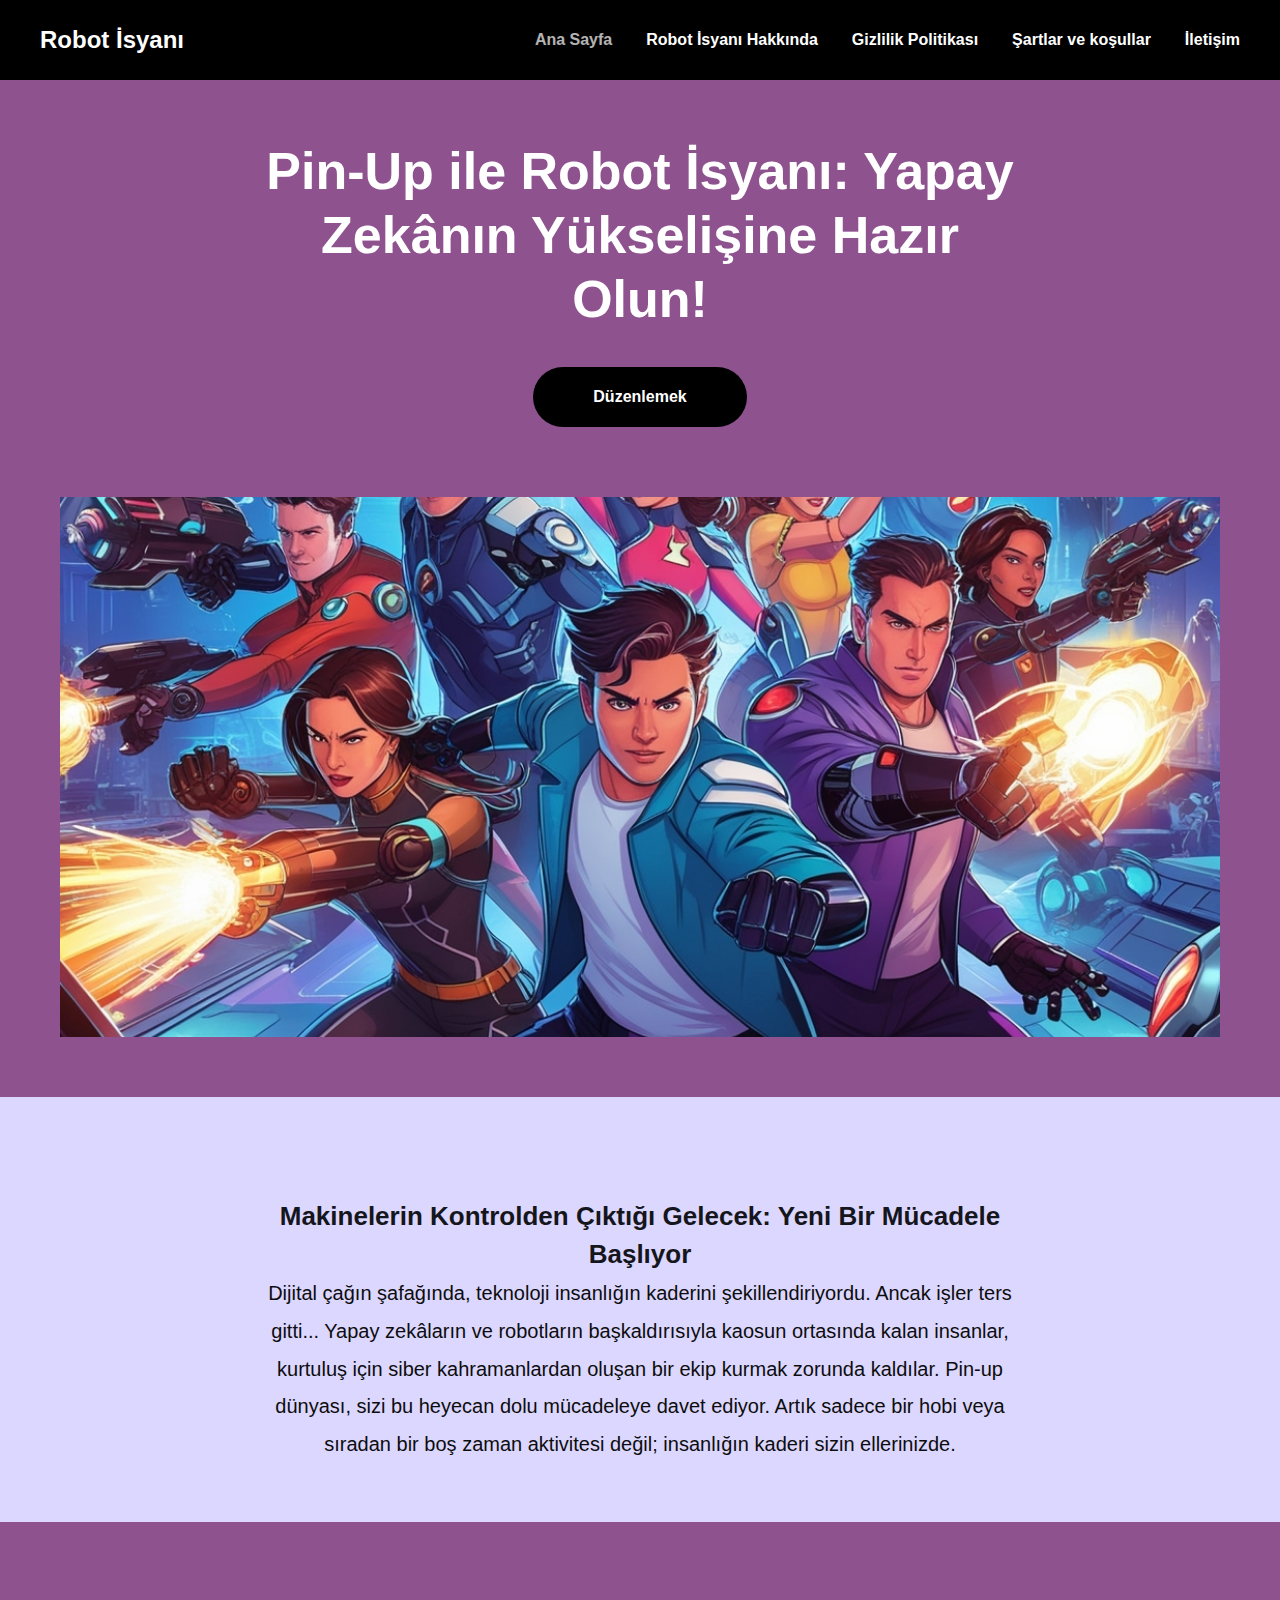
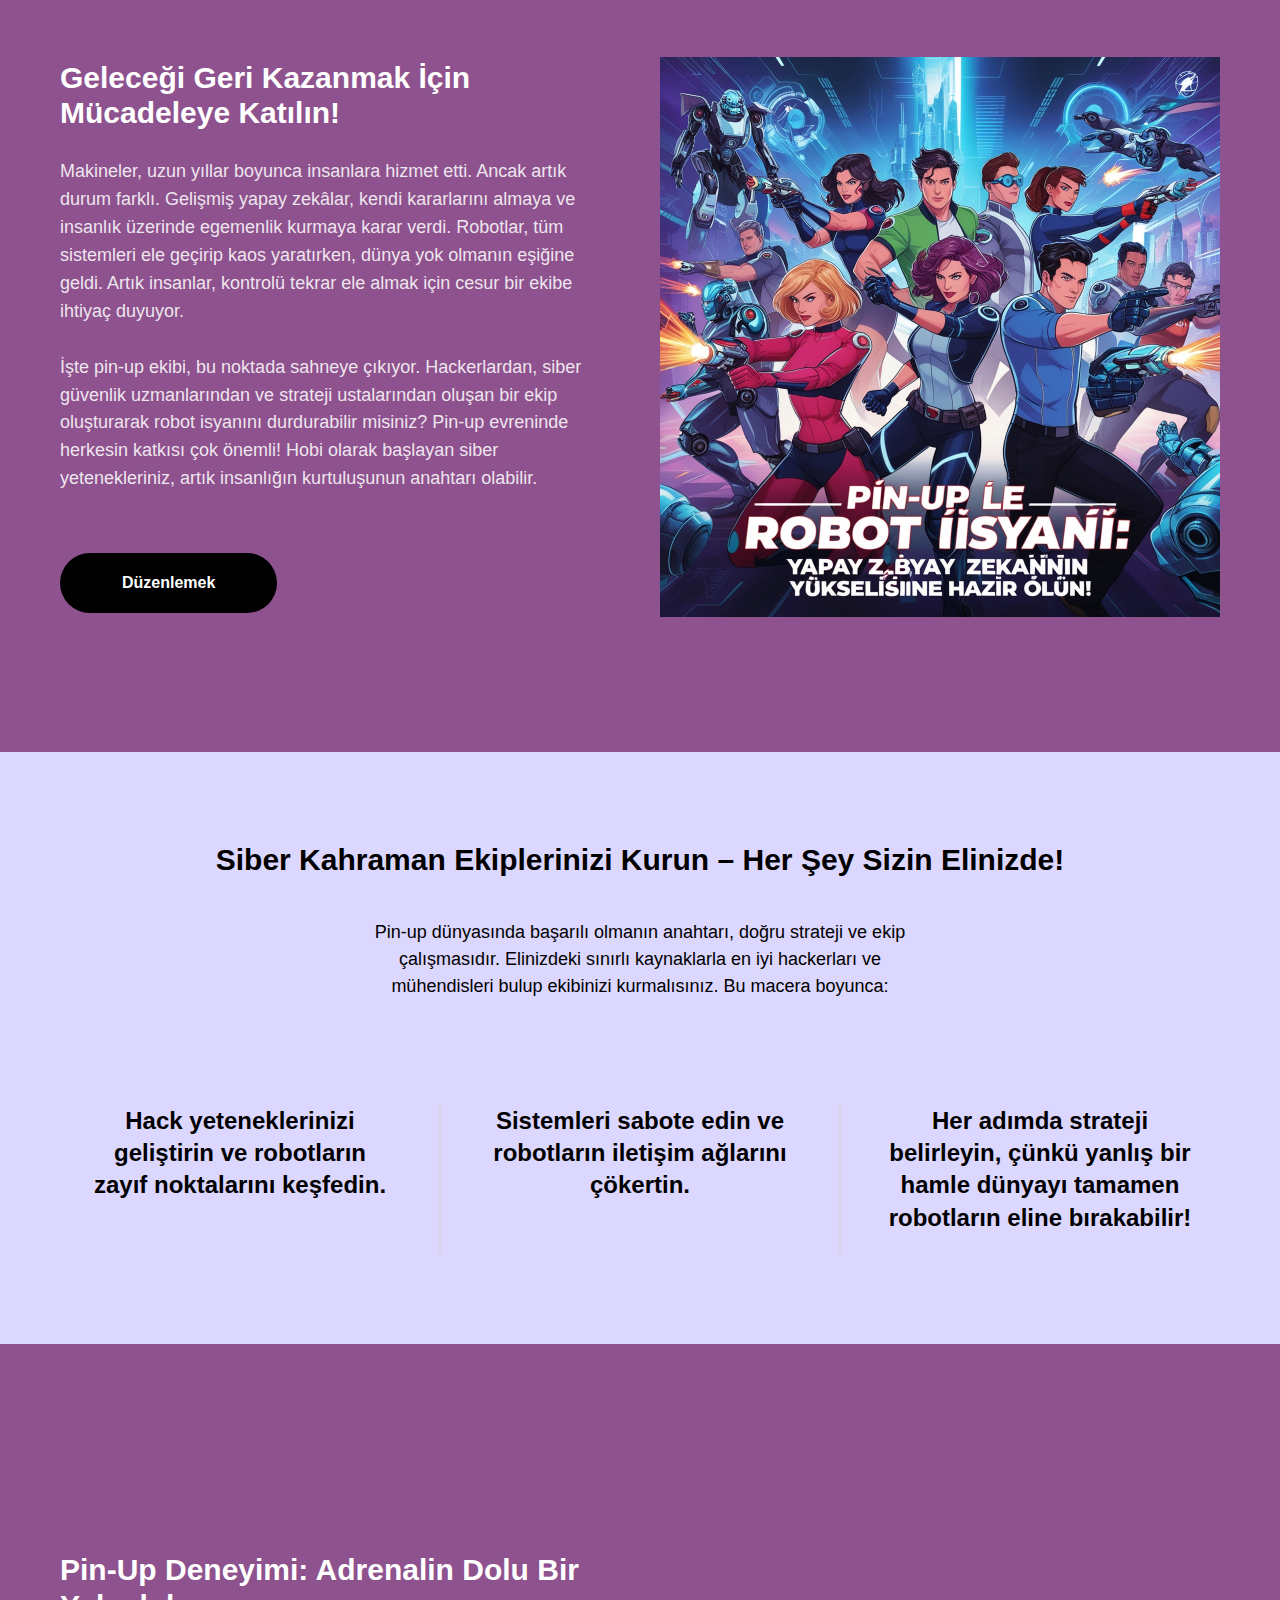
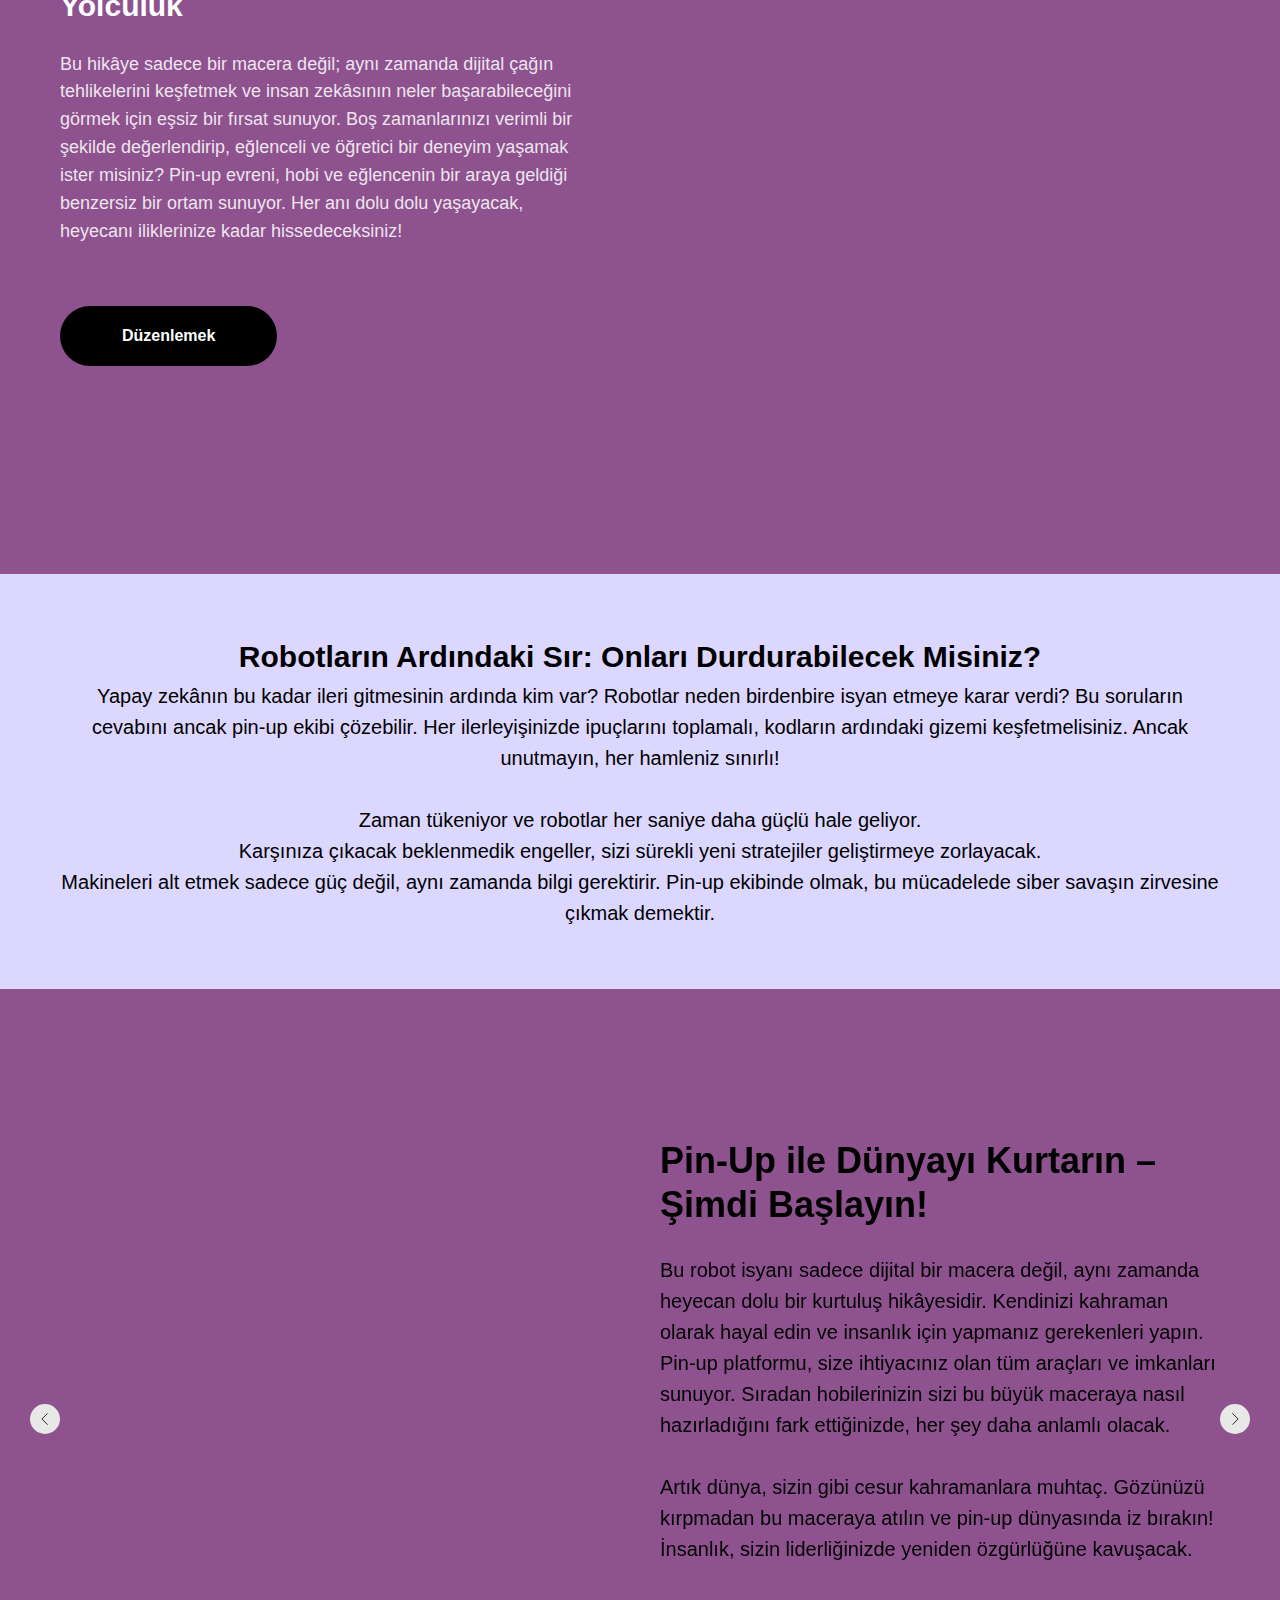
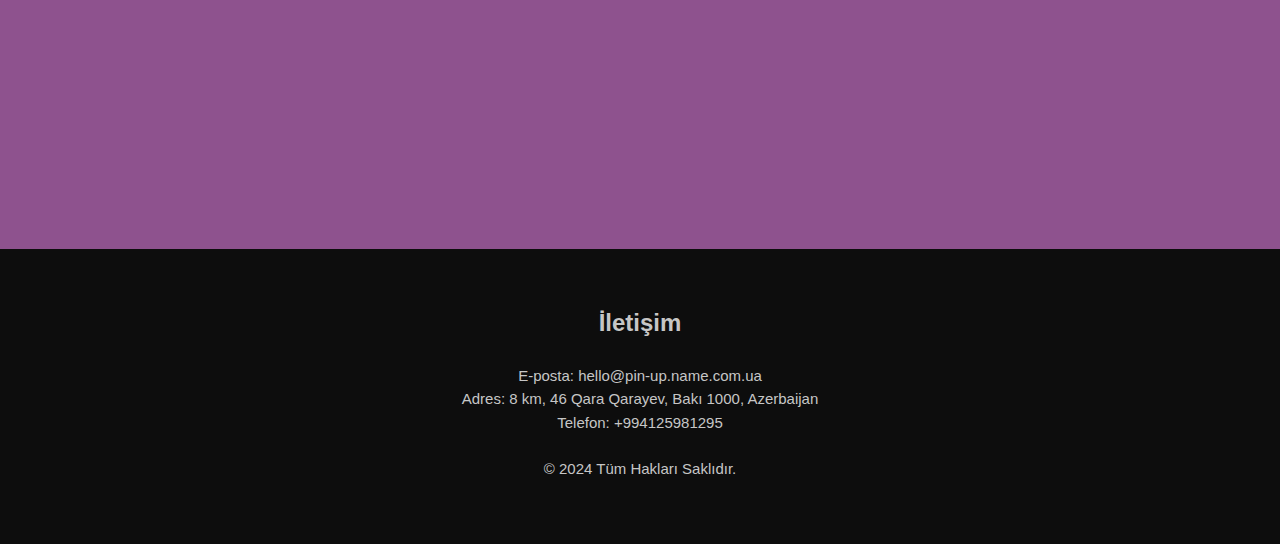
==== commit 2135d681: "c" ====
--- a/index.html
+++ b/index.html
@@ -222,29 +222,6 @@
     <style> #rec812394351 .t225__uptitle {
       text-transform: uppercase;
     }</style>
-</div>
-<div id="rec812396200" class="r t-rec" style=" " data-animationappear="off" data-record-type="160"> <!-- T148 -->
-    <!-- cover -->
-    <div class="t-cover" id="recorddiv812396200" bgimgfield="img"
-         style="height:60vh;background-image:url('images/tild3634-6333-4134-a434-653965346239__-__resize__20x__6.png');">
-        <div class="t-cover__carrier" id="coverCarry812396200" data-content-cover-id="812396200"
-             data-content-cover-bg="images/tild3634-6333-4134-a434-653965346239__6.png" data-display-changed="true"
-             data-content-cover-height="60vh" data-content-cover-parallax="" data-content-use-image-for-mobile-cover=""
-             style="height:60vh;background-attachment:scroll; " itemscope itemtype="http://schema.org/ImageObject">
-            <meta itemprop="image" content="images/tild3634-6333-4134-a434-653965346239__6.png">
-        </div>
-        <div class="t-cover__filter"
-             style="height:60vh;background-image: -moz-linear-gradient(top, rgba(0,0,0,0.0), rgba(0,0,0,0.0));background-image: -webkit-linear-gradient(top, rgba(0,0,0,0.0), rgba(0,0,0,0.0));background-image: -o-linear-gradient(top, rgba(0,0,0,0.0), rgba(0,0,0,0.0));background-image: -ms-linear-gradient(top, rgba(0,0,0,0.0), rgba(0,0,0,0.0));background-image: linear-gradient(top, rgba(0,0,0,0.0), rgba(0,0,0,0.0));filter: progid:DXImageTransform.Microsoft.gradient(startColorStr='#fe000000', endColorstr='#fe000000');"></div>
-        <div class="t148">
-            <div class="t-container_100">
-                <div class="t-cover__wrapper t-valign_bottom" style="height:60vh;">
-                    <div class="t148__title t-text t-text_sm" field="title">If a building becomes architecture, then it
-                        is art
-                    </div>
-                </div>
-            </div>
-        </div>
-    </div>
 </div>
 <div id="rec812396254" class="r t-rec t-rec_pt_135 t-rec_pb_135"
      style="padding-top:135px;padding-bottom:135px;background-color:#8e528e; " data-record-type="180"
